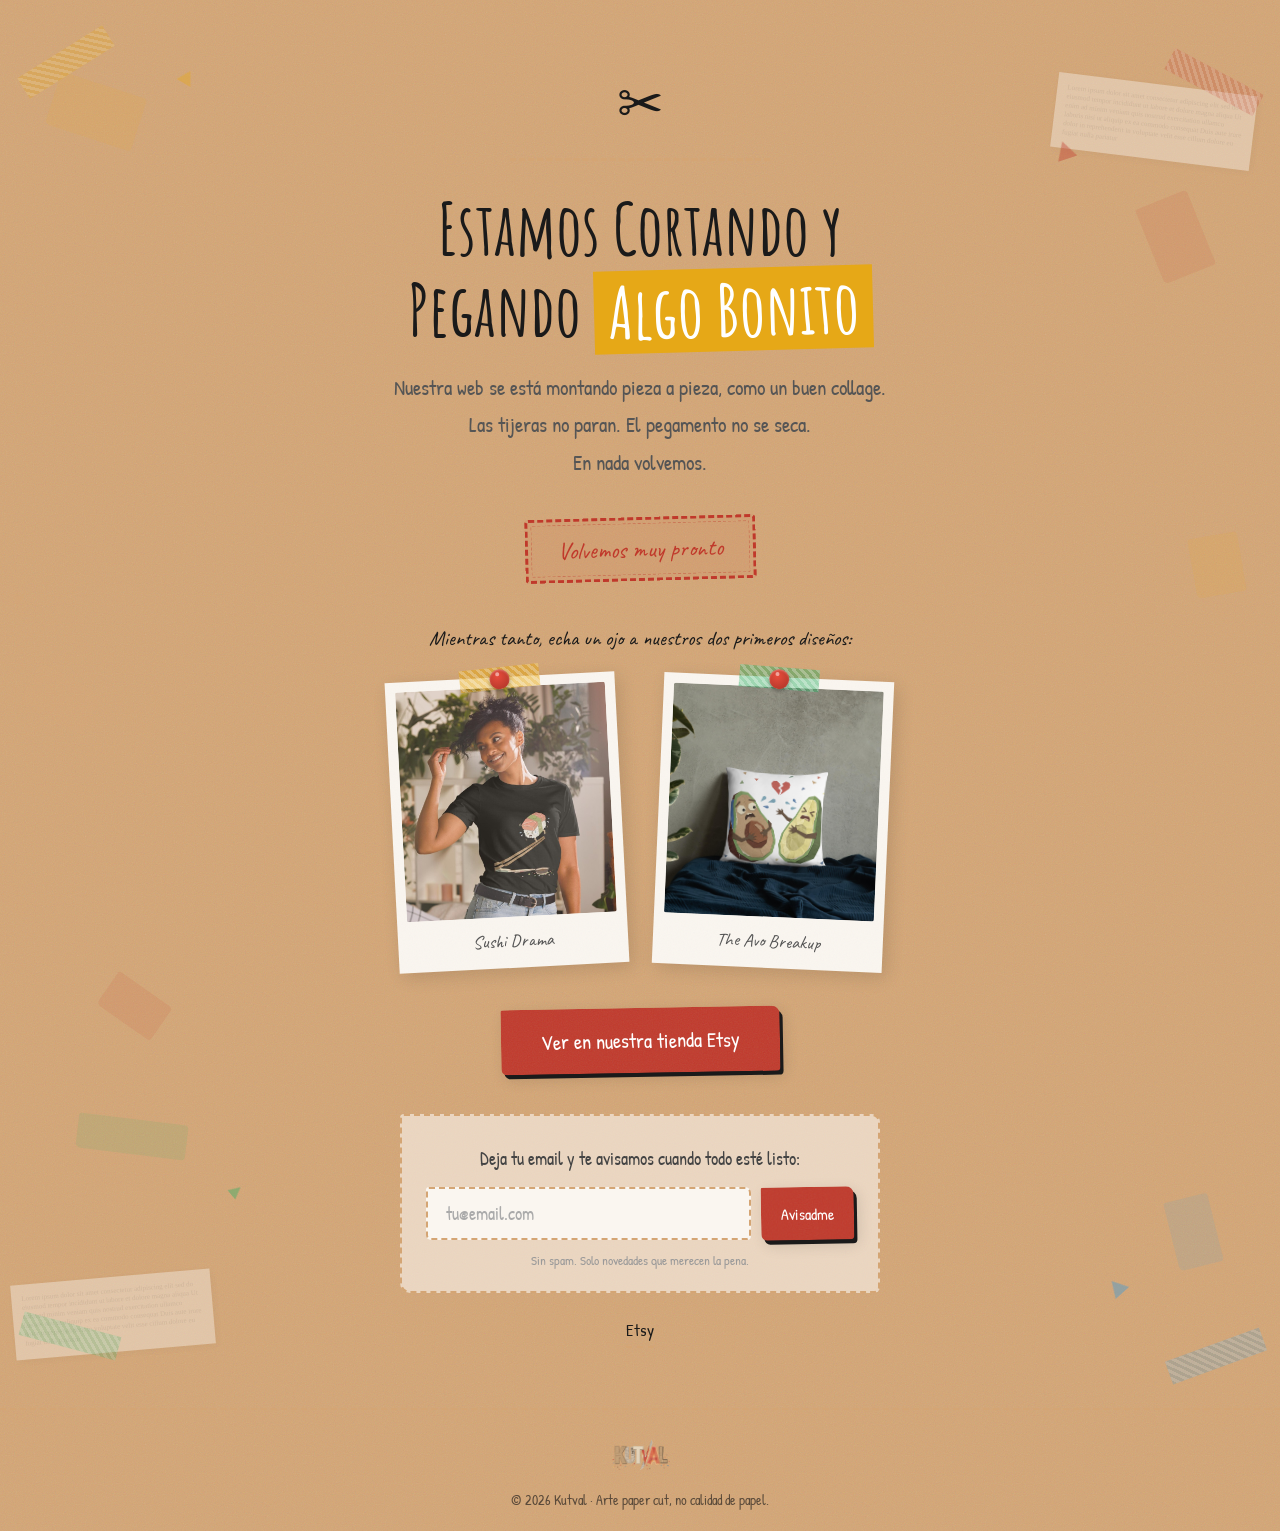
==== coming-soon.html @ 29f21a2b "Initial commit: Kutval coming soon page Co-Authored-By: Claude Opus 4.6 <noreply@anthropic.com>" ====
<!DOCTYPE html>
<html lang="es">
<head>
  <meta charset="UTF-8">
  <meta name="viewport" content="width=device-width, initial-scale=1.0">
  <title>En Construcción — Kutval | Camisetas de Arte Paper Cut Collage</title>
  <meta name="description" content="Kutval está preparando algo bonito. Camisetas únicas con arte paper cut collage. Volvemos pronto con Sushi Drama y The Avo Breakup.">
  <link rel="preconnect" href="https://fonts.googleapis.com">
  <link rel="preconnect" href="https://fonts.gstatic.com" crossorigin>
  <link href="https://fonts.googleapis.com/css2?family=Amatic+SC:wght@400;700&family=Caveat:wght@400;600;700&family=Patrick+Hand&family=Nunito:wght@400;600;700&display=swap" rel="stylesheet">
  <link rel="stylesheet" href="styles.css">
  <style>
    /* ========================
       UNDER CONSTRUCTION PAGE
    ======================== */
    body {
      min-height: 100vh;
      display: flex;
      flex-direction: column;
    }

    .uc-page {
      flex: 1;
      display: flex;
      align-items: center;
      justify-content: center;
      padding: 60px 24px;
      position: relative;
      overflow: hidden;
    }

    .uc-content {
      text-align: center;
      max-width: 820px;
      position: relative;
      z-index: 5;
    }

    /* Scissors animation */
    .uc-scissors {
      font-size: 3.5rem;
      display: inline-block;
      animation: snip 2s ease-in-out infinite;
      margin-bottom: 8px;
    }

    @keyframes snip {
      0%, 100% { transform: rotate(0deg) scale(1); }
      30% { transform: rotate(-12deg) scale(1.08); }
      60% { transform: rotate(8deg) scale(1); }
      80% { transform: rotate(-4deg) scale(1.04); }
    }

    /* Dotted cut line */
    .uc-cut-line {
      width: 260px;
      margin: 0 auto 28px;
      border: none;
      border-top: 3px dashed var(--kraft);
    }

    .uc-title {
      font-family: var(--font-headline);
      font-size: clamp(2.5rem, 7vw, 4.5rem);
      font-weight: 700;
      line-height: 1.1;
      margin-bottom: 18px;
      color: var(--black);
    }

    .uc-title span {
      display: inline-block;
      background: var(--mustard);
      padding: 2px 14px;
      transform: rotate(-1.5deg);
      color: white;
    }

    .uc-subtitle {
      font-family: var(--font-hand);
      font-size: 1.3rem;
      color: #555;
      line-height: 1.8;
      margin-bottom: 36px;
      max-width: 560px;
      margin-left: auto;
      margin-right: auto;
    }

    /* "Volvemos pronto" badge */
    .uc-badge {
      display: inline-block;
      font-family: var(--font-accent);
      font-size: 1.5rem;
      color: var(--red);
      padding: 10px 30px;
      border: 3px dashed var(--red);
      border-radius: 4px;
      background: rgba(192, 57, 43, 0.06);
      transform: rotate(-1.5deg);
      margin-bottom: 40px;
      position: relative;
    }

    .uc-badge::before {
      content: '';
      position: absolute;
      inset: 3px;
      border: 1px dashed var(--red);
      border-radius: 2px;
      opacity: 0.4;
    }

    /* Product cards */
    .uc-products-label {
      font-family: var(--font-accent);
      font-size: 1.3rem;
      color: var(--black);
      margin-bottom: 22px;
    }

    .uc-products {
      display: flex;
      justify-content: center;
      gap: 36px;
      margin-bottom: 40px;
      flex-wrap: wrap;
    }

    .uc-product {
      background: var(--paper-white);
      padding: 10px 10px 6px;
      box-shadow: 4px 5px 18px var(--shadow-paper);
      transition: transform 0.4s, box-shadow 0.4s;
      position: relative;
      width: 230px;
      background-image: url("data:image/svg+xml,%3Csvg xmlns='http://www.w3.org/2000/svg' width='150' height='150'%3E%3Cfilter id='uc'%3E%3CfeTurbulence type='fractalNoise' baseFrequency='0.7' numOctaves='4' stitchTiles='stitch'/%3E%3C/filter%3E%3Crect width='150' height='150' filter='url(%23uc)' opacity='0.04'/%3E%3C/svg%3E");
    }

    .uc-product:first-child { transform: rotate(-3deg); }
    .uc-product:last-child  { transform: rotate(2.5deg); }

    .uc-product:hover {
      transform: rotate(0deg) translateY(-10px) !important;
      box-shadow: 6px 10px 30px rgba(0,0,0,0.22);
    }

    .uc-product img {
      width: 100%;
      aspect-ratio: 1;
      object-fit: cover;
      display: block;
      border-radius: 2px;
    }

    .uc-product-name {
      display: block;
      text-align: center;
      font-family: var(--font-accent);
      font-size: 1.15rem;
      color: #555;
      padding: 10px 0 6px;
    }

    .uc-product .pushpin {
      top: -8px;
      left: 50%;
      transform: translateX(-50%);
    }

    .uc-product .washi-tape {
      position: absolute;
      top: -10px;
      left: 50%;
      transform: translateX(-50%) rotate(-3deg);
      width: 80px;
      height: 22px;
    }

    .uc-product:last-child .washi-tape {
      transform: translateX(-50%) rotate(2deg);
    }

    /* CTA Etsy button */
    .uc-cta {
      margin-bottom: 40px;
    }

    /* Newsletter */
    .uc-newsletter {
      max-width: 480px;
      margin: 0 auto 24px;
      background: rgba(250, 246, 240, 0.6);
      padding: 28px 24px 20px;
      border: 2px dashed var(--kraft);
      border-radius: 4px 8px 6px 10px;
      position: relative;
    }

    .uc-newsletter-title {
      font-family: var(--font-hand);
      font-size: 1.15rem;
      color: #444;
      margin-bottom: 14px;
    }

    .uc-newsletter form {
      display: flex;
      gap: 10px;
    }

    .uc-newsletter input {
      flex: 1;
      padding: 13px 18px;
      font-family: var(--font-hand);
      font-size: 1.1rem;
      border: 2px dashed var(--kraft);
      background: var(--paper-white);
      color: var(--black);
      border-radius: 3px 6px 4px 5px;
      outline: none;
      transition: border-color 0.3s;
    }

    .uc-newsletter input::placeholder { color: #aaa; }
    .uc-newsletter input:focus { border-color: var(--mustard); }

    .uc-newsletter .btn-primary {
      white-space: nowrap;
      padding: 13px 20px;
      font-size: 1rem;
    }

    .uc-legal {
      font-size: 0.82rem;
      color: #999;
      font-family: var(--font-hand);
      margin-top: 10px;
    }

    /* Social links */
    .uc-social {
      display: flex;
      justify-content: center;
      gap: 28px;
      flex-wrap: wrap;
      margin-top: 16px;
    }

    .uc-social a {
      font-family: var(--font-hand);
      font-size: 1.05rem;
      color: var(--black);
      border-bottom: 2px dashed var(--kraft);
      padding-bottom: 2px;
      transition: color 0.3s, border-color 0.3s;
    }

    .uc-social a:hover {
      color: var(--red);
      border-color: var(--red);
    }

    /* Floating paper scraps */
    .uc-scrap {
      position: absolute;
      border-radius: 2px 4px 3px 5px;
      opacity: 0.1;
      z-index: 1;
      pointer-events: none;
      animation: drift 12s ease-in-out infinite alternate;
    }

    .uc-scrap:nth-child(1) {
      width: 90px; height: 55px; background: var(--mustard);
      top: 6%; left: 4%; transform: rotate(18deg);
      animation-duration: 9s;
    }
    .uc-scrap:nth-child(2) {
      width: 55px; height: 80px; background: var(--red);
      top: 14%; right: 6%; transform: rotate(-22deg);
      animation-duration: 11s; animation-delay: 1s;
    }
    .uc-scrap:nth-child(3) {
      width: 110px; height: 35px; background: var(--green);
      bottom: 18%; left: 6%; transform: rotate(7deg);
      animation-duration: 8s; animation-delay: 0.5s;
    }
    .uc-scrap:nth-child(4) {
      width: 45px; height: 70px; background: var(--blue);
      bottom: 10%; right: 5%; transform: rotate(-14deg);
      animation-duration: 10s; animation-delay: 2s;
    }
    .uc-scrap:nth-child(5) {
      width: 70px; height: 45px; background: var(--kraft);
      top: 48%; left: 2%; transform: rotate(28deg);
      animation-duration: 13s; animation-delay: 0.8s;
    }
    .uc-scrap:nth-child(6) {
      width: 50px; height: 60px; background: var(--mustard);
      top: 38%; right: 3%; transform: rotate(-10deg);
      animation-duration: 9.5s; animation-delay: 1.5s;
    }
    .uc-scrap:nth-child(7) {
      width: 65px; height: 40px; background: var(--red);
      top: 70%; left: 8%; transform: rotate(35deg);
      animation-duration: 11.5s; animation-delay: 3s;
    }

    @keyframes drift {
      0% { transform: translateY(0) rotate(var(--r, 10deg)); }
      100% { transform: translateY(-18px) rotate(calc(var(--r, 10deg) + 6deg)); }
    }

    /* Washi tape corners */
    .uc-tape-corner {
      position: absolute;
      width: 100px;
      height: 24px;
      opacity: 0.45;
      z-index: 6;
      pointer-events: none;
    }

    .uc-tape-corner::before {
      content: '';
      position: absolute;
      inset: 0;
      background: repeating-linear-gradient(45deg, transparent, transparent 3px, rgba(255,255,255,0.3) 3px, rgba(255,255,255,0.3) 6px);
    }

    .uc-tape-tl {
      top: 50px; left: 16px;
      background-color: rgba(230, 168, 23, 0.6);
      transform: rotate(-32deg);
    }
    .uc-tape-tr {
      top: 70px; right: 16px;
      background-color: rgba(192, 57, 43, 0.5);
      transform: rotate(28deg);
    }
    .uc-tape-bl {
      bottom: 60px; left: 20px;
      background-color: rgba(39, 174, 96, 0.5);
      transform: rotate(15deg);
    }
    .uc-tape-br {
      bottom: 40px; right: 14px;
      background-color: rgba(52, 152, 219, 0.5);
      transform: rotate(-20deg);
    }

    /* Footer */
    .uc-footer {
      text-align: center;
      padding: 20px 24px;
      font-family: var(--font-hand);
      font-size: 0.9rem;
      color: #888;
      border-top: 2px dashed var(--kraft);
      background-color: var(--kraft);
      background-image: url("data:image/svg+xml,%3Csvg xmlns='http://www.w3.org/2000/svg' width='300' height='300'%3E%3Cfilter id='fk'%3E%3CfeTurbulence type='fractalNoise' baseFrequency='0.9' numOctaves='5' stitchTiles='stitch'/%3E%3C/filter%3E%3Crect width='300' height='300' filter='url(%23fk)' opacity='0.15'/%3E%3C/svg%3E");
    }

    .uc-footer img {
      height: 50px;
      width: auto;
      margin: 0 auto 8px;
      opacity: 0.75;
    }

    .uc-footer p {
      color: #5a4a3a;
    }

    /* Responsive */
    @media (max-width: 700px) {
      .uc-page { padding: 40px 18px; }
      .uc-products { gap: 20px; }
      .uc-product { width: 165px; }
      .uc-product:first-child,
      .uc-product:last-child { transform: rotate(0deg); }
      .uc-newsletter form { flex-direction: column; }
      .uc-tape-corner { display: none; }
      .uc-scissors { font-size: 2.5rem; }
      .uc-newsletter { padding: 22px 18px 16px; }
    }

    @media (max-width: 400px) {
      .uc-product { width: 140px; }
    }
  </style>
</head>
<body>

  <!-- ==================== UNDER CONSTRUCTION ==================== -->
  <main class="uc-page paper-kraft">

    <!-- Floating paper scraps -->
    <div class="uc-scrap" aria-hidden="true"></div>
    <div class="uc-scrap" aria-hidden="true"></div>
    <div class="uc-scrap" aria-hidden="true"></div>
    <div class="uc-scrap" aria-hidden="true"></div>
    <div class="uc-scrap" aria-hidden="true"></div>
    <div class="uc-scrap" aria-hidden="true"></div>
    <div class="uc-scrap" aria-hidden="true"></div>

    <!-- Confetti pieces -->
    <div class="confetti confetti-1" style="top: 5%; left: 14%; transform: rotate(30deg);" aria-hidden="true"></div>
    <div class="confetti confetti-2" style="top: 10%; right: 16%; transform: rotate(-18deg);" aria-hidden="true"></div>
    <div class="confetti confetti-3" style="bottom: 15%; left: 18%; transform: rotate(50deg);" aria-hidden="true"></div>
    <div class="confetti confetti-4" style="bottom: 8%; right: 12%; transform: rotate(-42deg);" aria-hidden="true"></div>
    <div class="confetti confetti-5" style="top: 42%; left: 1%; transform: rotate(65deg);" aria-hidden="true"></div>

    <!-- Washi tape corners -->
    <div class="uc-tape-corner uc-tape-tl" aria-hidden="true"></div>
    <div class="uc-tape-corner uc-tape-tr" aria-hidden="true"></div>
    <div class="uc-tape-corner uc-tape-bl" aria-hidden="true"></div>
    <div class="uc-tape-corner uc-tape-br" aria-hidden="true"></div>

    <!-- Newspaper strips -->
    <div class="newspaper-strip" style="top: 6%; right: 2%; --rotate: 7deg;" aria-hidden="true"></div>
    <div class="newspaper-strip" style="bottom: 4%; left: 1%; --rotate: -5deg;" aria-hidden="true"></div>

    <!-- Main content -->
    <div class="uc-content">

      <!-- Animated scissors -->
      <div class="uc-scissors" aria-hidden="true">&#9986;</div>

      <!-- Dashed cut line -->
      <hr class="uc-cut-line" aria-hidden="true">

      <!-- Title -->
      <h1 class="uc-title">Estamos Cortando y<br>Pegando <span>Algo Bonito</span></h1>

      <!-- Subtitle -->
      <p class="uc-subtitle">
        Nuestra web se est&aacute; montando pieza a pieza, como un buen collage.<br>
        Las tijeras no paran. El pegamento no se seca.<br>
        En nada volvemos.
      </p>

      <!-- Badge -->
      <div class="uc-badge">Volvemos muy pronto</div>

      <!-- Products preview -->
      <p class="uc-products-label">Mientras tanto, echa un ojo a nuestros dos primeros dise&ntilde;os:</p>

      <div class="uc-products">
        <!-- Sushi Drama -->
        <div class="uc-product">
          <div class="washi-tape washi-mustard" aria-hidden="true"></div>
          <div class="pushpin" aria-hidden="true"></div>
          <img src="sushi.jpg" alt="Sushi Drama — camiseta arte paper cut collage de sushi, Kutval" width="230" height="230">
          <span class="uc-product-name">Sushi Drama</span>
        </div>
        <!-- The Avo Breakup -->
        <div class="uc-product">
          <div class="washi-tape washi-green" aria-hidden="true"></div>
          <div class="pushpin" aria-hidden="true"></div>
          <img src="img-producto-aguacate.jpg" alt="The Avo Breakup — camiseta arte paper cut collage de aguacates, Kutval" width="230" height="230">
          <span class="uc-product-name">The Avo Breakup</span>
        </div>
      </div>

      <!-- CTA Etsy -->
      <div class="uc-cta">
        <a href="https://www.etsy.com/es/shop/KawaiiCozyArt" target="_blank" rel="noopener" class="btn-primary" style="font-size: 1.3rem; padding: 16px 40px;">
          Ver en nuestra tienda Etsy
        </a>
      </div>

      <!-- Newsletter -->
      <div class="uc-newsletter">
        <p class="uc-newsletter-title">Deja tu email y te avisamos cuando todo est&eacute; listo:</p>
        <form id="ucNewsletter" action="https://formspree.io/f/TU_ID_AQUI" method="POST">
          <input type="email" name="email" placeholder="tu@email.com" required aria-label="Tu email">
          <input type="hidden" name="_subject" value="Nuevo suscriptor - Pagina en construccion Kutval">
          <input type="hidden" name="_next" value="https://TU-USUARIO.github.io/pack-cultural/gracias.html">
          <button type="submit" class="btn-primary">Avisadme</button>
        </form>
        <p class="uc-legal">Sin spam. Solo novedades que merecen la pena.</p>
      </div>

      <!-- Social links -->
      <div class="uc-social">
        <a href="https://www.etsy.com/es/shop/KawaiiCozyArt" target="_blank" rel="noopener">Etsy</a>
      </div>

    </div>
  </main>

  <!-- Mini footer -->
  <footer class="uc-footer">
    <img src="logo.png" alt="Kutval logo">
    <p>&copy; 2026 Kutval &middot; Arte paper cut, no calidad de papel.</p>
  </footer>

</body>
</html>
---- styles.css ----
/* ========================
   CSS VARIABLES
======================== */
:root {
  --kraft: #D4A574;
  --cream: #F5E6D3;
  --beige: #E8D5B7;
  --mustard: #E6A817;
  --red: #C0392B;
  --green: #27AE60;
  --blue: #3498DB;
  --black: #1a1a1a;
  --paper-white: #FAF6F0;
  --newsprint: #F0EAE0;
  --shadow-paper: rgba(0,0,0,0.12);
  --font-headline: 'Amatic SC', cursive;
  --font-accent: 'Caveat', cursive;
  --font-hand: 'Patrick Hand', cursive;
  --font-body: 'Nunito', sans-serif;
}

/* ========================
   RESET & BASE
======================== */
*, *::before, *::after { box-sizing: border-box; margin: 0; padding: 0; }
html { scroll-behavior: smooth; }

body {
  font-family: var(--font-body);
  color: var(--black);
  line-height: 1.6;
  overflow-x: hidden;
  background-color: var(--cream);
  background-image:
    url("data:image/svg+xml,%3Csvg xmlns='http://www.w3.org/2000/svg' width='200' height='200'%3E%3Cfilter id='n'%3E%3CfeTurbulence type='fractalNoise' baseFrequency='0.65' numOctaves='4' stitchTiles='stitch'/%3E%3C/filter%3E%3Crect width='200' height='200' filter='url(%23n)' opacity='0.08'/%3E%3C/svg%3E"),
    repeating-linear-gradient(0deg, transparent, transparent 2px, rgba(139,119,101,0.03) 2px, rgba(139,119,101,0.03) 4px);
}

img { max-width: 100%; display: block; }
a { color: inherit; text-decoration: none; }
button { cursor: pointer; border: none; font-family: inherit; }

.container {
  max-width: 1200px;
  margin: 0 auto;
  padding: 0 24px;
}

/* ========================
   PAPER TEXTURES
======================== */
.paper-kraft {
  background-color: var(--kraft);
  background-image: url("data:image/svg+xml,%3Csvg xmlns='http://www.w3.org/2000/svg' width='300' height='300'%3E%3Cfilter id='k'%3E%3CfeTurbulence type='fractalNoise' baseFrequency='0.9' numOctaves='5' stitchTiles='stitch'/%3E%3C/filter%3E%3Crect width='300' height='300' filter='url(%23k)' opacity='0.15'/%3E%3C/svg%3E");
}

.paper-newsprint {
  background-color: var(--newsprint);
  background-image:
    url("data:image/svg+xml,%3Csvg xmlns='http://www.w3.org/2000/svg' width='200' height='200'%3E%3Cfilter id='np'%3E%3CfeTurbulence type='fractalNoise' baseFrequency='1.2' numOctaves='3' stitchTiles='stitch'/%3E%3C/filter%3E%3Crect width='200' height='200' filter='url(%23np)' opacity='0.06'/%3E%3C/svg%3E"),
    repeating-linear-gradient(90deg, transparent, transparent 30px, rgba(0,0,0,0.02) 30px, rgba(0,0,0,0.02) 31px),
    repeating-linear-gradient(0deg, transparent, transparent 8px, rgba(0,0,0,0.015) 8px, rgba(0,0,0,0.015) 9px);
}

.paper-white {
  background-color: var(--paper-white);
  background-image: url("data:image/svg+xml,%3Csvg xmlns='http://www.w3.org/2000/svg' width='200' height='200'%3E%3Cfilter id='pw'%3E%3CfeTurbulence type='fractalNoise' baseFrequency='0.8' numOctaves='4' stitchTiles='stitch'/%3E%3C/filter%3E%3Crect width='200' height='200' filter='url(%23pw)' opacity='0.05'/%3E%3C/svg%3E");
}

/* Shared noise overlay for cards */
.noise-overlay::before {
  content: '';
  position: absolute;
  inset: 0;
  background-image: url("data:image/svg+xml,%3Csvg xmlns='http://www.w3.org/2000/svg' width='100' height='100'%3E%3Cfilter id='no'%3E%3CfeTurbulence type='fractalNoise' baseFrequency='0.85' numOctaves='3' stitchTiles='stitch'/%3E%3C/filter%3E%3Crect width='100' height='100' filter='url(%23no)' opacity='0.05'/%3E%3C/svg%3E");
  pointer-events: none;
}

/* ========================
   TORN EDGE SEPARATORS
======================== */
.torn-edge {
  position: relative;
  z-index: 2;
}

.torn-edge::after {
  content: '';
  position: absolute;
  bottom: -30px;
  left: 0;
  width: 100%;
  height: 30px;
  z-index: 3;
  background: inherit;
  clip-path: polygon(
    0% 0%, 2% 60%, 4% 30%, 6% 70%, 8% 20%, 10% 55%, 12% 35%,
    14% 65%, 16% 25%, 18% 50%, 20% 40%, 22% 75%, 24% 15%,
    26% 60%, 28% 30%, 30% 55%, 32% 45%, 34% 70%, 36% 20%,
    38% 50%, 40% 35%, 42% 65%, 44% 25%, 46% 55%, 48% 40%,
    50% 75%, 52% 15%, 54% 60%, 56% 30%, 58% 55%, 60% 45%,
    62% 70%, 64% 20%, 66% 50%, 68% 35%, 70% 65%, 72% 25%,
    74% 55%, 76% 40%, 78% 75%, 80% 15%, 82% 60%, 84% 30%,
    86% 55%, 88% 45%, 90% 70%, 92% 20%, 94% 50%, 96% 35%,
    98% 60%, 100% 0%
  );
}

.torn-edge-top { position: relative; }

.torn-edge-top::before {
  content: '';
  position: absolute;
  top: -25px;
  left: 0;
  width: 100%;
  height: 25px;
  z-index: 3;
  background: inherit;
  clip-path: polygon(
    0% 100%, 2% 40%, 4% 70%, 6% 30%, 8% 80%, 10% 45%, 12% 65%,
    14% 35%, 16% 75%, 18% 50%, 20% 60%, 22% 25%, 24% 85%,
    26% 40%, 28% 70%, 30% 45%, 32% 55%, 34% 30%, 36% 80%,
    38% 50%, 40% 65%, 42% 35%, 44% 75%, 46% 45%, 48% 60%,
    50% 25%, 52% 85%, 54% 40%, 56% 70%, 58% 45%, 60% 55%,
    62% 30%, 64% 80%, 66% 50%, 68% 65%, 70% 35%, 72% 75%,
    74% 45%, 76% 60%, 78% 25%, 80% 85%, 82% 40%, 84% 70%,
    86% 45%, 88% 55%, 90% 30%, 92% 80%, 94% 50%, 96% 65%,
    98% 40%, 100% 100%
  );
}

/* ========================
   DECORATIVE ELEMENTS
======================== */
.washi-tape {
  position: absolute;
  width: 120px;
  height: 28px;
  opacity: 0.85;
  z-index: 10;
}

.washi-tape::before {
  content: '';
  position: absolute;
  inset: 0;
  background: repeating-linear-gradient(45deg, transparent, transparent 3px, rgba(255,255,255,0.3) 3px, rgba(255,255,255,0.3) 6px);
}

.washi-mustard { background-color: rgba(230, 168, 23, 0.6); }
.washi-red { background-color: rgba(192, 57, 43, 0.5); }
.washi-blue { background-color: rgba(52, 152, 219, 0.5); }
.washi-green { background-color: rgba(39, 174, 96, 0.5); }

.confetti {
  position: absolute;
  width: 0; height: 0;
  border-style: solid;
  opacity: 0.4;
  z-index: 1;
  pointer-events: none;
  will-change: transform;
}

.confetti-1 { border-width: 0 8px 14px 8px; border-color: transparent transparent var(--mustard) transparent; }
.confetti-2 { border-width: 0 10px 18px 10px; border-color: transparent transparent var(--red) transparent; }
.confetti-3 { border-width: 0 6px 12px 6px; border-color: transparent transparent var(--green) transparent; }
.confetti-4 { border-width: 0 9px 16px 9px; border-color: transparent transparent var(--blue) transparent; }
.confetti-5 { border-width: 0 7px 13px 7px; border-color: transparent transparent var(--kraft) transparent; }

.pushpin {
  position: absolute;
  width: 20px;
  height: 20px;
  border-radius: 50%;
  background: radial-gradient(circle at 40% 35%, #e74c3c, #a93226);
  box-shadow: 0 2px 4px rgba(0,0,0,0.3), inset 0 1px 2px rgba(255,255,255,0.3);
  z-index: 15;
}

.pushpin::after {
  content: '';
  position: absolute;
  top: 3px; left: 6px;
  width: 4px; height: 4px;
  border-radius: 50%;
  background: rgba(255,255,255,0.5);
}

.newspaper-strip {
  position: absolute;
  width: 200px;
  padding: 10px;
  background: #f8f4ef;
  font-family: 'Times New Roman', serif;
  font-size: 7px;
  line-height: 1.3;
  color: #ccc;
  transform: rotate(var(--rotate, 5deg));
  opacity: 0.4;
  pointer-events: none;
  overflow: hidden;
  z-index: 0;
  box-shadow: 2px 2px 8px rgba(0,0,0,0.08);
}

.newspaper-strip::before {
  content: 'Lorem ipsum dolor sit amet consectetur adipiscing elit sed do eiusmod tempor incididunt ut labore et dolore magna aliqua Ut enim ad minim veniam quis nostrud exercitation ullamco laboris nisi ut aliquip ex ea commodo consequat Duis aute irure dolor in reprehenderit in voluptate velit esse cillum dolore eu fugiat nulla pariatur';
  display: block;
}

/* ========================
   STAMP BADGES
======================== */
.stamp {
  display: inline-block;
  padding: 8px 20px;
  border: 3px solid;
  border-radius: 4px;
  font-family: var(--font-hand);
  font-size: 1rem;
  text-transform: uppercase;
  letter-spacing: 2px;
  transform: rotate(-3deg);
  position: relative;
  opacity: 0.85;
}

.stamp::before {
  content: '';
  position: absolute;
  inset: 2px;
  border: 1px solid;
  border-color: inherit;
  border-radius: 2px;
}

.stamp-red { border-color: var(--red); color: var(--red); }
.stamp-green { border-color: var(--green); color: var(--green); }
.stamp-blue { border-color: var(--blue); color: var(--blue); }

/* ========================
   HEADER
======================== */
.header {
  position: fixed;
  top: 0;
  left: 0;
  width: 100%;
  z-index: 1000;
  padding: 12px 0;
  background-color: rgba(245, 230, 211, 0.92);
  backdrop-filter: blur(8px);
  border-bottom: 2px dashed var(--kraft);
  transition: box-shadow 0.3s ease;
}

.header.scrolled { box-shadow: 0 4px 20px var(--shadow-paper); }

.header .container {
  display: flex;
  justify-content: space-between;
  align-items: center;
}

.logo {
  display: flex;
  align-items: center;
}

.logo-img {
  height: 70px;
  width: auto;
}

.nav-links {
  display: flex;
  gap: 28px;
  list-style: none;
  align-items: center;
}

.nav-links a {
  font-family: var(--font-hand);
  font-size: 1.15rem;
  color: var(--black);
  position: relative;
  transition: color 0.3s;
}

.nav-links a::after {
  content: '';
  position: absolute;
  bottom: -4px;
  left: 0;
  width: 0;
  height: 2px;
  background: var(--mustard);
  transition: width 0.3s;
}

.nav-links a:hover::after { width: 100%; }
.nav-links a:hover { color: var(--red); }

.hamburger {
  display: none;
  flex-direction: column;
  gap: 5px;
  background: none;
  padding: 8px;
}

.hamburger span {
  width: 28px;
  height: 3px;
  background: var(--black);
  border-radius: 2px;
  transition: 0.3s;
}

.mobile-nav {
  display: none;
  position: fixed;
  top: 0; left: 0;
  width: 100%; height: 100vh;
  background: var(--cream);
  z-index: 999;
  flex-direction: column;
  justify-content: center;
  align-items: center;
  gap: 30px;
}

.mobile-nav.active { display: flex; }

.mobile-nav a {
  font-family: var(--font-headline);
  font-size: 2.5rem;
  font-weight: 700;
  color: var(--black);
}

.mobile-nav .close-btn {
  position: absolute;
  top: 20px; right: 24px;
  font-size: 2.5rem;
  background: none;
  color: var(--black);
  font-family: var(--font-hand);
}

/* ========================
   HERO
======================== */
.hero {
  padding: 140px 0 80px;
  position: relative;
  overflow: hidden;
  min-height: 90vh;
  display: flex;
  align-items: center;
}

.hero .container {
  display: grid;
  grid-template-columns: 1fr 1fr;
  gap: 60px;
  align-items: center;
  position: relative;
  z-index: 5;
}

.hero-text h1 {
  font-family: var(--font-headline);
  font-size: clamp(2.8rem, 6vw, 4.5rem);
  font-weight: 700;
  line-height: 1.1;
  margin-bottom: 24px;
  color: var(--black);
}

.hero-text h1 span {
  display: inline-block;
  background: var(--mustard);
  padding: 2px 12px;
  transform: rotate(-1deg);
  color: white;
}

.hero-subtitle {
  font-family: var(--font-hand);
  font-size: 1.3rem;
  color: #555;
  margin-bottom: 32px;
  line-height: 1.8;
}

.hero-badges {
  display: flex;
  flex-wrap: wrap;
  gap: 12px;
  margin-top: 24px;
}

.hero-badge {
  font-family: var(--font-accent);
  font-size: 0.95rem;
  padding: 6px 14px;
  background: var(--paper-white);
  border: 1px dashed var(--kraft);
  transform: rotate(var(--rotate, -1deg));
  box-shadow: 2px 2px 6px var(--shadow-paper);
}

/* Hero confetti positions */
.hero .confetti-1 { top: 10%; left: 5%; transform: rotate(25deg); }
.hero .confetti-2 { top: 20%; right: 8%; transform: rotate(-15deg); }
.hero .confetti-3 { bottom: 25%; left: 10%; transform: rotate(45deg); }
.hero .confetti-4 { top: 40%; left: 2%; transform: rotate(-30deg); }
.hero .confetti-5 { bottom: 10%; right: 5%; transform: rotate(60deg); }

/* ========================
   CAROUSEL
======================== */
.hero-visual {
  position: relative;
  height: 500px;
}

.carousel-container {
  position: relative;
  width: 100%;
  height: 100%;
}

.carousel-slide {
  position: absolute;
  inset: 0;
  display: flex;
  align-items: center;
  justify-content: center;
  opacity: 0;
  transition: opacity 0.6s ease, transform 0.6s ease;
  transform: scale(0.95);
}

.carousel-slide.active {
  opacity: 1;
  transform: scale(1);
}

.polaroid {
  background: var(--paper-white);
  padding: 12px 12px 50px;
  box-shadow: 4px 6px 20px rgba(0,0,0,0.15);
  transform: rotate(var(--rotate, -2deg));
  position: relative;
  max-width: 340px;
  transition: transform 0.4s, box-shadow 0.4s;
}

.polaroid:hover {
  transform: rotate(0deg) translateY(-8px);
  box-shadow: 6px 10px 30px rgba(0,0,0,0.2);
}

.polaroid > .pushpin {
  top: -8px;
  left: 50%;
  transform: translateX(-50%);
}

.polaroid-img {
  width: 100%;
  aspect-ratio: 1;
  display: flex;
  align-items: center;
  justify-content: center;
  position: relative;
  overflow: hidden;
  background: var(--cream);
}

.polaroid-img img {
  width: 100%;
  height: 100%;
  object-fit: cover;
}

.polaroid-label {
  position: absolute;
  bottom: 12px;
  left: 0;
  width: 100%;
  text-align: center;
  font-family: var(--font-accent);
  font-size: 1.1rem;
  color: #555;
}

.carousel-dots {
  display: flex;
  justify-content: center;
  gap: 12px;
  position: absolute;
  bottom: -10px;
  left: 50%;
  transform: translateX(-50%);
}

.carousel-dot {
  width: 12px; height: 12px;
  border-radius: 50%;
  background: var(--kraft);
  border: 2px solid var(--black);
  cursor: pointer;
  transition: background 0.3s;
}

.carousel-dot.active { background: var(--red); }

/* ========================
   BUTTONS
======================== */
.btn-primary {
  display: inline-block;
  padding: 16px 36px;
  font-family: var(--font-hand);
  font-size: 1.3rem;
  color: white;
  background-color: var(--red);
  border: none;
  position: relative;
  transform: rotate(-1deg);
  box-shadow: 3px 4px 0 var(--black), 4px 5px 15px var(--shadow-paper);
  transition: all 0.3s;
  border-radius: 2px 8px 4px 6px;
  background-image: url("data:image/svg+xml,%3Csvg xmlns='http://www.w3.org/2000/svg' width='100' height='100'%3E%3Cfilter id='b'%3E%3CfeTurbulence type='fractalNoise' baseFrequency='0.8' numOctaves='3' stitchTiles='stitch'/%3E%3C/filter%3E%3Crect width='100' height='100' filter='url(%23b)' opacity='0.1'/%3E%3C/svg%3E");
}

.btn-primary:hover {
  transform: rotate(0deg) translateY(2px);
  box-shadow: 1px 2px 0 var(--black), 2px 3px 8px var(--shadow-paper);
}

.btn-secondary {
  display: inline-block;
  padding: 14px 32px;
  font-family: var(--font-hand);
  font-size: 1.2rem;
  color: var(--black);
  background-color: var(--mustard);
  border: 2px dashed var(--black);
  border-radius: 4px 2px 6px 3px;
  transform: rotate(1deg);
  box-shadow: 2px 3px 0 var(--black);
  transition: all 0.3s;
}

.btn-secondary:hover {
  transform: rotate(0deg) translateY(2px);
  box-shadow: 0 1px 0 var(--black);
}

/* ========================
   SECTIONS — Shared
======================== */
.section-headline {
  font-family: var(--font-headline);
  font-size: clamp(2rem, 5vw, 3.2rem);
  font-weight: 700;
  margin-bottom: 30px;
  line-height: 1.2;
}

/* ========================
   PROBLEMA
======================== */
.problema {
  padding: 100px 0 80px;
  position: relative;
  text-align: center;
}

.problema .copy {
  max-width: 700px;
  margin: 0 auto;
  font-size: 1.1rem;
  line-height: 1.9;
  color: #444;
}

.problema .copy strong {
  background: linear-gradient(to bottom, transparent 60%, rgba(230,168,23,0.3) 60%);
  padding: 0 4px;
}

/* ========================
   COLECCIÓN
======================== */
.coleccion {
  padding: 100px 0 80px;
  position: relative;
}

.coleccion .section-headline {
  text-align: center;
  margin-bottom: 50px;
}

.products-grid {
  display: grid;
  grid-template-columns: repeat(2, 1fr);
  gap: 50px;
  margin-bottom: 50px;
  max-width: 900px;
  margin-left: auto;
  margin-right: auto;
}

.product-card {
  background: var(--paper-white);
  padding: 20px;
  box-shadow: 4px 5px 20px var(--shadow-paper);
  position: relative;
  transition: transform 0.4s, box-shadow 0.4s;
  transform: rotate(var(--rotate, 0deg));
  background-image: url("data:image/svg+xml,%3Csvg xmlns='http://www.w3.org/2000/svg' width='150' height='150'%3E%3Cfilter id='pc'%3E%3CfeTurbulence type='fractalNoise' baseFrequency='0.7' numOctaves='4' stitchTiles='stitch'/%3E%3C/filter%3E%3Crect width='150' height='150' filter='url(%23pc)' opacity='0.04'/%3E%3C/svg%3E");
}

.product-card:hover {
  transform: rotate(0deg) translateY(-10px);
  box-shadow: 6px 10px 30px rgba(0,0,0,0.18);
}

.product-card:nth-child(1) { --rotate: -1.5deg; }
.product-card:nth-child(2) { --rotate: 1.2deg; }

.product-img {
  width: 100%;
  aspect-ratio: 1;
  display: flex;
  align-items: center;
  justify-content: center;
  margin-bottom: 16px;
  position: relative;
  overflow: hidden;
  border: 2px solid rgba(0,0,0,0.06);
  border-radius: 4px 8px 6px 10px;
  background: var(--cream);
}

.product-img .img-placeholder {
  width: 100%;
  height: 100%;
  display: flex;
  align-items: center;
  justify-content: center;
  position: relative;
  z-index: 2;
}

.product-img .img-placeholder img {
  width: 100%;
  height: 100%;
  object-fit: cover;
  transition: transform 0.4s ease;
}

.product-card:hover .product-img .img-placeholder img {
  transform: scale(1.05);
}

.product-card h3 {
  font-family: var(--font-accent);
  font-size: 1.6rem;
  margin-bottom: 12px;
  color: var(--black);
}

.product-card .product-desc {
  font-size: 0.95rem;
  color: #555;
  line-height: 1.7;
  margin-bottom: 20px;
}

.product-card .btn-secondary {
  width: 100%;
  display: block;
  text-align: center;
}

.product-card .washi-tape {
  top: -12px;
  left: 50%;
  transform: translateX(-50%) rotate(var(--tape-rotate, 2deg));
  width: 90px;
  height: 22px;
}

.product-card:nth-child(1) .washi-tape { --tape-rotate: -3deg; }
.product-card:nth-child(2) .washi-tape { --tape-rotate: 2deg; }

/* Features table */
.features-table {
  max-width: 700px;
  margin: 40px auto 0;
  background: var(--paper-white);
  padding: 30px;
  box-shadow: 3px 4px 15px var(--shadow-paper);
  transform: rotate(0.5deg);
  position: relative;
}

.features-table table { width: 100%; border-collapse: collapse; }

.features-table td {
  padding: 10px 16px;
  border-bottom: 1px dashed var(--kraft);
  font-size: 0.95rem;
}

.features-table td:first-child {
  font-family: var(--font-hand);
  font-weight: 600;
  color: var(--black);
  white-space: nowrap;
}

.features-table td:last-child { color: #555; }

/* ========================
   USP
======================== */
.usp {
  padding: 100px 0 80px;
  position: relative;
}

.usp .section-headline {
  text-align: center;
  margin-bottom: 50px;
}

.usp-grid {
  display: grid;
  grid-template-columns: repeat(3, 1fr);
  gap: 30px;
}

.usp-card {
  padding: 30px 24px;
  text-align: center;
  position: relative;
  box-shadow: 3px 4px 15px var(--shadow-paper);
  transform: rotate(var(--rotate, 0deg));
  transition: transform 0.3s;
}

.usp-card:hover { transform: rotate(0deg) scale(1.03); }

.usp-card:nth-child(1) { --rotate: -1deg; background-color: #FFF8E1; }
.usp-card:nth-child(2) { --rotate: 1.5deg; background-color: #FFF0F0; }
.usp-card:nth-child(3) { --rotate: -0.5deg; background-color: #F0FFF4; }

.usp-icon {
  font-size: 2.5rem;
  margin-bottom: 16px;
  display: block;
}

.usp-card h3 {
  font-family: var(--font-accent);
  font-size: 1.5rem;
  margin-bottom: 12px;
}

.usp-card p {
  font-size: 0.95rem;
  color: #555;
  line-height: 1.7;
}

/* ========================
   TESTIMONIOS
======================== */
.testimonios {
  padding: 100px 0 80px;
  position: relative;
}

.testimonios .section-headline {
  text-align: center;
  margin-bottom: 50px;
}

.testimonios-grid {
  display: grid;
  grid-template-columns: repeat(3, 1fr);
  gap: 30px;
}

.testimonio-card {
  padding: 28px 24px;
  position: relative;
  box-shadow: 3px 4px 15px var(--shadow-paper);
  transform: rotate(var(--rotate, 0deg));
  transition: transform 0.3s, box-shadow 0.3s;
}

.testimonio-card:hover {
  transform: rotate(0deg) translateY(-5px);
  box-shadow: 4px 6px 20px rgba(0,0,0,0.15);
}

.testimonio-card:nth-child(1) { --rotate: -2deg; background-color: #FFFDE7; }
.testimonio-card:nth-child(2) { --rotate: 1.5deg; background-color: #FFF3E0; }
.testimonio-card:nth-child(3) { --rotate: -1deg; background-color: #E8F5E9; }

.testimonio-card .pushpin {
  top: -8px;
  left: 50%;
  transform: translateX(-50%);
}

.testimonio-quote {
  font-family: var(--font-hand);
  font-size: 1.1rem;
  line-height: 1.7;
  color: #444;
  margin-bottom: 16px;
  font-style: italic;
}

.testimonio-quote::before { content: '\00AB\00A0'; font-size: 1.4rem; color: var(--mustard); }
.testimonio-quote::after { content: '\00A0\00BB'; font-size: 1.4rem; color: var(--mustard); }

.testimonio-author {
  font-family: var(--font-accent);
  font-size: 1rem;
  font-weight: 700;
  color: var(--black);
}

.testimonio-author span {
  font-weight: 400;
  color: #777;
  font-size: 0.9rem;
}

.social-proof-bar {
  display: flex;
  justify-content: center;
  gap: 40px;
  margin-top: 40px;
  flex-wrap: wrap;
}

.proof-item {
  font-family: var(--font-hand);
  font-size: 1.1rem;
  color: #555;
  padding: 8px 16px;
  background: var(--paper-white);
  border: 1px dashed var(--kraft);
  transform: rotate(var(--rotate, 0deg));
}

.proof-item:nth-child(1) { --rotate: -1deg; }
.proof-item:nth-child(2) { --rotate: 1deg; }
.proof-item:nth-child(3) { --rotate: -0.5deg; }

/* ========================
   URGENCIA
======================== */
.urgencia {
  padding: 100px 0 80px;
  text-align: center;
  position: relative;
}

.urgencia .section-headline { margin-bottom: 24px; }

.urgencia .copy {
  max-width: 650px;
  margin: 0 auto 30px;
  font-size: 1.05rem;
  line-height: 1.8;
  color: #444;
}

.urgencia .copy strong {
  font-family: var(--font-accent);
  font-size: 1.2rem;
  color: var(--black);
}

.urgencia-badges {
  display: flex;
  justify-content: center;
  gap: 20px;
  flex-wrap: wrap;
  margin-top: 20px;
}

/* ========================
   CTA FINAL
======================== */
.cta-final {
  padding: 100px 0;
  text-align: center;
  position: relative;
}

.cta-final .section-headline {
  font-size: clamp(2.2rem, 5vw, 3.5rem);
  margin-bottom: 16px;
}

.cta-final .subheadline {
  font-family: var(--font-hand);
  font-size: 1.25rem;
  color: #555;
  max-width: 600px;
  margin: 0 auto 40px;
  line-height: 1.7;
}

.cta-buttons {
  display: flex;
  justify-content: center;
  align-items: center;
  gap: 20px;
  flex-wrap: wrap;
  margin-bottom: 24px;
}

.cta-microcopy {
  display: flex;
  justify-content: center;
  gap: 24px;
  flex-wrap: wrap;
  margin-top: 20px;
  font-size: 0.9rem;
  color: #777;
  font-family: var(--font-hand);
}

.cta-microcopy span::before {
  content: '\2713\00A0';
  color: var(--green);
}

/* ========================
   COMING SOON
======================== */
.coming-soon {
  padding: 100px 0 80px;
  position: relative;
}

.coming-soon .section-headline {
  margin-bottom: 16px;
}

.coming-soon-grid {
  display: grid;
  grid-template-columns: repeat(3, 1fr);
  gap: 30px;
}

.coming-soon-card {
  background: var(--paper-white);
  padding: 20px;
  box-shadow: 4px 5px 20px var(--shadow-paper);
  position: relative;
  transition: transform 0.4s, box-shadow 0.4s;
  transform: rotate(var(--rotate, 0deg));
  background-image:
    url("data:image/svg+xml,%3Csvg xmlns='http://www.w3.org/2000/svg' width='150' height='150'%3E%3Cfilter id='cs'%3E%3CfeTurbulence type='fractalNoise' baseFrequency='0.7' numOctaves='4' stitchTiles='stitch'/%3E%3C/filter%3E%3Crect width='150' height='150' filter='url(%23cs)' opacity='0.04'/%3E%3C/svg%3E");
}

.coming-soon-card:hover {
  transform: rotate(0deg) translateY(-8px);
  box-shadow: 6px 10px 30px rgba(0,0,0,0.18);
}

.coming-soon-card:nth-child(1) { --rotate: -1.2deg; }
.coming-soon-card:nth-child(2) { --rotate: 0.6deg; }
.coming-soon-card:nth-child(3) { --rotate: -0.8deg; }
.coming-soon-card:nth-child(4) { --rotate: 1deg; }
.coming-soon-card:nth-child(5) { --rotate: -0.4deg; }
.coming-soon-card:nth-child(6) { --rotate: 0.9deg; }

.coming-soon-card .washi-tape {
  top: -8px;
  left: 50%;
  transform: translateX(-50%) rotate(var(--tape-rotate, -2deg));
}

.coming-soon-card:nth-child(1) .washi-tape { --tape-rotate: -3deg; }
.coming-soon-card:nth-child(2) .washi-tape { --tape-rotate: 2deg; }
.coming-soon-card:nth-child(3) .washi-tape { --tape-rotate: -1deg; }
.coming-soon-card:nth-child(4) .washi-tape { --tape-rotate: 3deg; }
.coming-soon-card:nth-child(5) .washi-tape { --tape-rotate: -2deg; }
.coming-soon-card:nth-child(6) .washi-tape { --tape-rotate: 1deg; }

.coming-soon-placeholder {
  width: 100%;
  aspect-ratio: 1;
  display: flex;
  align-items: center;
  justify-content: center;
  margin-bottom: 16px;
  position: relative;
  background:
    repeating-linear-gradient(
      45deg,
      transparent,
      transparent 10px,
      rgba(212, 165, 116, 0.08) 10px,
      rgba(212, 165, 116, 0.08) 20px
    ),
    linear-gradient(135deg, var(--cream) 0%, var(--beige) 100%);
  border: 2px dashed var(--kraft);
  border-radius: 4px 8px 6px 10px;
}

.coming-soon-icon {
  font-size: 3.5rem;
  filter: grayscale(0.3);
  opacity: 0.7;
  transition: opacity 0.3s, filter 0.3s, transform 0.3s;
}

.coming-soon-card:hover .coming-soon-icon {
  opacity: 1;
  filter: grayscale(0);
  transform: scale(1.1);
}

.coming-soon-card h3 {
  font-family: var(--font-accent);
  font-size: 1.3rem;
  margin-bottom: 8px;
  color: var(--black);
}

.coming-soon-card p {
  font-size: 0.9rem;
  color: #555;
  line-height: 1.6;
  margin-bottom: 12px;
}

.coming-soon-badge {
  display: inline-block;
  font-family: var(--font-hand);
  font-size: 0.85rem;
  padding: 4px 12px;
  background: rgba(230, 168, 23, 0.15);
  border: 1px dashed var(--mustard);
  color: var(--mustard);
  border-radius: 3px;
  letter-spacing: 1px;
  text-transform: uppercase;
}

/* ========================
   NEWSLETTER
======================== */
.newsletter {
  padding: 100px 0 80px;
  text-align: center;
  position: relative;
}

.newsletter .section-headline { margin-bottom: 16px; }

.newsletter .subheadline {
  font-family: var(--font-hand);
  font-size: 1.15rem;
  color: #555;
  max-width: 550px;
  margin: 0 auto 30px;
  line-height: 1.7;
}

.newsletter-form {
  display: flex;
  gap: 12px;
  max-width: 500px;
  margin: 0 auto;
  justify-content: center;
}

.newsletter-form input {
  flex: 1;
  padding: 14px 20px;
  font-family: var(--font-hand);
  font-size: 1.1rem;
  border: 2px dashed var(--kraft);
  background: var(--paper-white);
  color: var(--black);
  border-radius: 3px 6px 4px 5px;
  outline: none;
  transition: border-color 0.3s;
}

.newsletter-form input::placeholder { color: #aaa; }
.newsletter-form input:focus { border-color: var(--mustard); }

.newsletter-form .btn-primary {
  white-space: nowrap;
  padding: 14px 24px;
  font-size: 1.1rem;
}

.newsletter-legal {
  font-size: 0.85rem;
  color: #999;
  margin-top: 12px;
  font-family: var(--font-hand);
}

/* ========================
   FOOTER
======================== */
.footer {
  padding: 50px 0 30px;
  text-align: center;
  border-top: 3px dashed var(--kraft);
  position: relative;
}

.footer-logo {
  height: 80px;
  width: auto;
  margin: 0 auto 20px;
}

.footer-tagline {
  font-family: var(--font-headline);
  font-size: 2rem;
  font-weight: 700;
  margin-bottom: 20px;
}

.footer-tagline span {
  font-family: var(--font-accent);
  font-size: 1.2rem;
  font-weight: 400;
  color: #777;
}

.footer-links {
  display: flex;
  justify-content: center;
  gap: 28px;
  list-style: none;
  margin-bottom: 24px;
  flex-wrap: wrap;
}

.footer-links a {
  font-family: var(--font-hand);
  font-size: 1.05rem;
  color: #666;
  transition: color 0.3s;
}

.footer-links a:hover { color: var(--red); }

.footer-copyright {
  font-size: 0.9rem;
  color: #999;
  font-family: var(--font-hand);
}

/* ========================
   SCROLL ANIMATIONS
======================== */
.reveal {
  opacity: 0;
  transform: translateY(40px);
  transition: opacity 0.7s ease, transform 0.7s ease;
}

.reveal.visible {
  opacity: 1;
  transform: translateY(0);
}

.reveal-left {
  opacity: 0;
  transform: translateX(-60px);
  transition: opacity 0.7s ease, transform 0.7s ease;
}

.reveal-left.visible { opacity: 1; transform: translateX(0); }

.reveal-right {
  opacity: 0;
  transform: translateX(60px);
  transition: opacity 0.7s ease, transform 0.7s ease;
}

.reveal-right.visible { opacity: 1; transform: translateX(0); }

.stagger-children > * {
  opacity: 0;
  transform: translateY(30px);
  transition: opacity 0.5s ease, transform 0.5s ease;
}

.stagger-children.visible > *:nth-child(1) { transition-delay: 0.1s; }
.stagger-children.visible > *:nth-child(2) { transition-delay: 0.3s; }
.stagger-children.visible > *:nth-child(3) { transition-delay: 0.5s; }

.stagger-children.visible > * {
  opacity: 1;
  transform: translateY(0);
}

/* ========================
   RESPONSIVE
======================== */
@media (max-width: 1100px) {
  .coming-soon-grid { grid-template-columns: repeat(2, 1fr); }
}

@media (max-width: 900px) {
  .hero .container { grid-template-columns: 1fr; text-align: center; }
  .hero-visual { height: 380px; }
  .hero-badges { justify-content: center; }

  .products-grid {
    grid-template-columns: 1fr;
    max-width: 500px;
    margin-left: auto;
    margin-right: auto;
  }

  .usp-grid,
  .testimonios-grid,
  .coming-soon-grid {
    grid-template-columns: 1fr;
    max-width: 500px;
    margin-left: auto;
    margin-right: auto;
  }

  .product-card,
  .usp-card,
  .testimonio-card,
  .coming-soon-card { transform: rotate(0deg) !important; }

  .social-proof-bar { gap: 16px; }
  .nav-links { display: none; }
  .hamburger { display: flex; }
  .newsletter-form { flex-direction: column; }
  .cta-microcopy { flex-direction: column; gap: 8px; }
}

@media (max-width: 600px) {
  .hero { padding: 120px 0 60px; min-height: auto; }
  .hero-visual { height: 320px; }
  .polaroid { max-width: 260px; padding: 8px 8px 40px; }
  .section-headline { font-size: clamp(1.8rem, 8vw, 2.5rem); }
  .features-table { padding: 20px 16px; }
  .features-table td { display: block; padding: 6px 0; }
  .features-table td:first-child { border-bottom: none; padding-bottom: 0; }
  .urgencia-badges { flex-direction: column; align-items: center; }
  .footer-links { flex-direction: column; gap: 12px; }
}

/* ========================
   ACCESSIBILITY
======================== */
.sr-only {
  position: absolute;
  width: 1px; height: 1px;
  padding: 0; margin: -1px;
  overflow: hidden;
  clip: rect(0,0,0,0);
  border: 0;
}

@media (prefers-reduced-motion: reduce) {
  *, *::before, *::after {
    animation-duration: 0.01ms !important;
    transition-duration: 0.01ms !important;
  }
  .reveal, .reveal-left, .reveal-right,
  .stagger-children > * {
    opacity: 1;
    transform: none;
  }
}
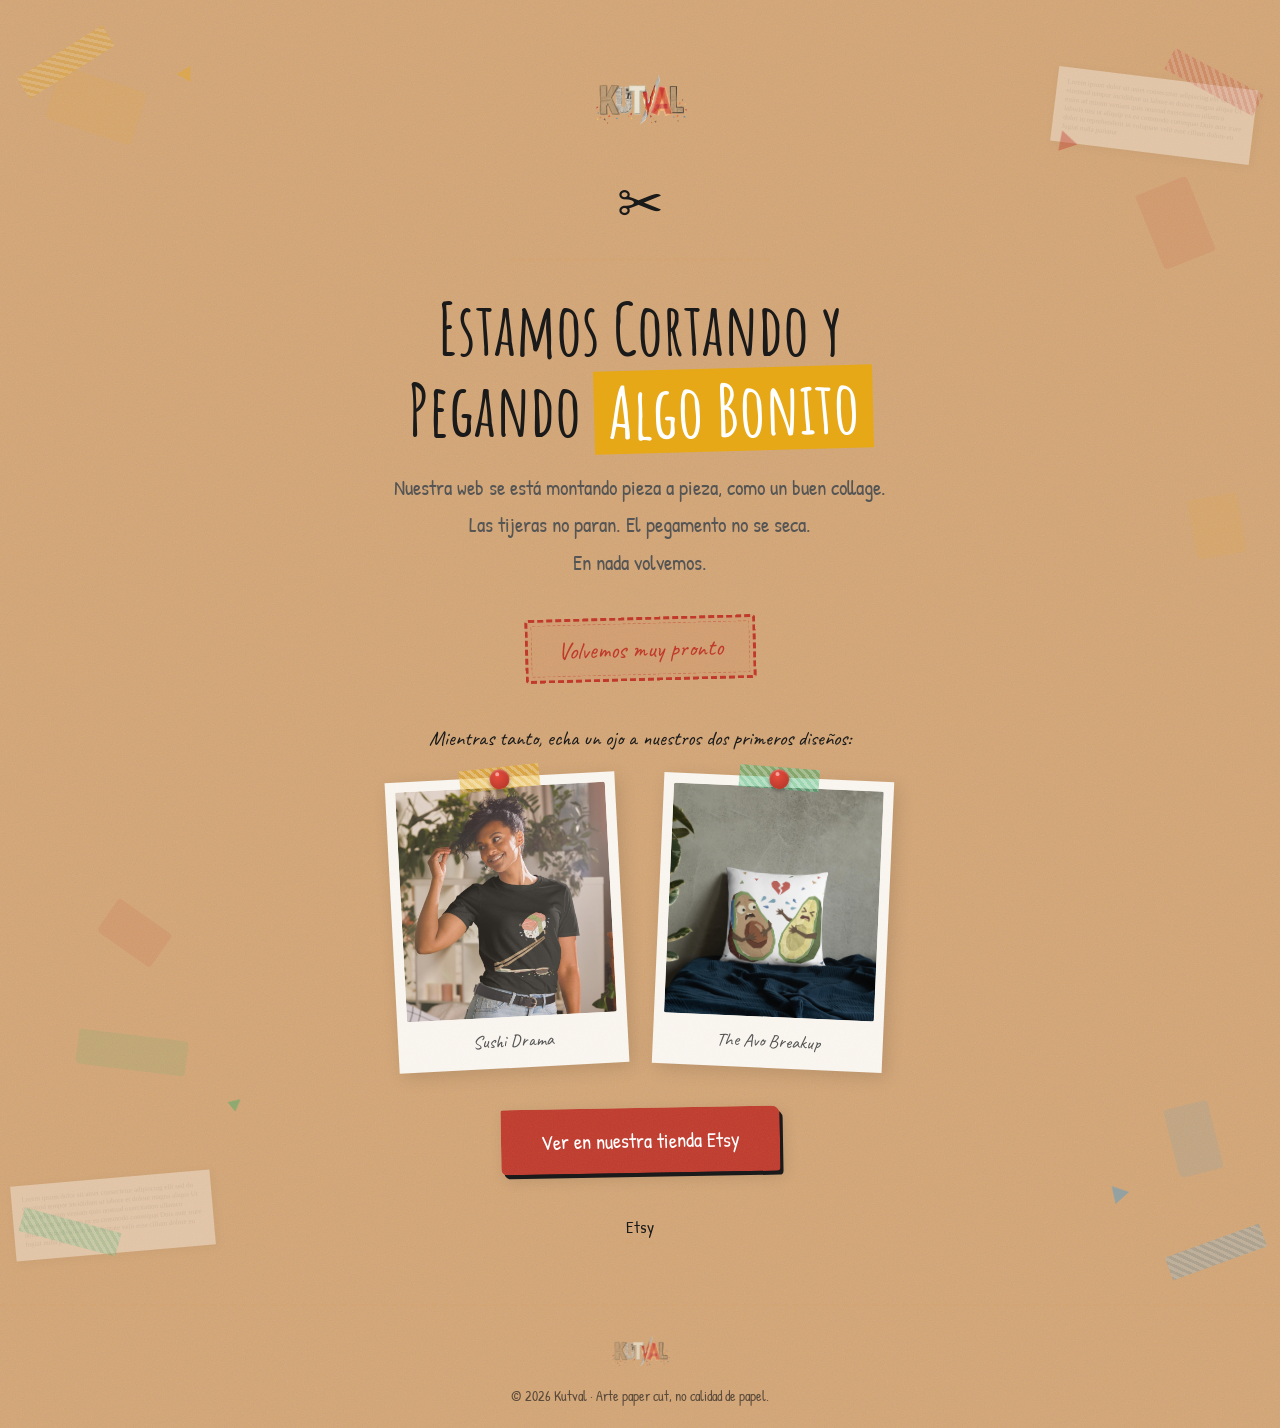
==== commit 1077e980: "Remove newsletter, Instagram and Pinterest links; update Etsy URL and add logo at top Co-Authored-By" ====
--- a/coming-soon.html
+++ b/coming-soon.html
@@ -36,6 +36,14 @@
       z-index: 5;
     }
 
+    /* Logo top */
+    .uc-logo {
+      display: block;
+      height: 80px;
+      width: auto;
+      margin: 0 auto 20px;
+    }
+
     /* Scissors animation */
     .uc-scissors {
       font-size: 3.5rem;
@@ -424,6 +432,9 @@
 
     <!-- Main content -->
     <div class="uc-content">
+
+      <!-- Logo -->
+      <img src="logo.png" alt="Kutval logo" class="uc-logo">
 
       <!-- Animated scissors -->
       <div class="uc-scissors" aria-hidden="true">&#9986;</div>
@@ -471,17 +482,6 @@
         </a>
       </div>
 
-      <!-- Newsletter -->
-      <div class="uc-newsletter">
-        <p class="uc-newsletter-title">Deja tu email y te avisamos cuando todo est&eacute; listo:</p>
-        <form id="ucNewsletter" action="https://formspree.io/f/TU_ID_AQUI" method="POST">
-          <input type="email" name="email" placeholder="tu@email.com" required aria-label="Tu email">
-          <input type="hidden" name="_subject" value="Nuevo suscriptor - Pagina en construccion Kutval">
-          <input type="hidden" name="_next" value="https://TU-USUARIO.github.io/pack-cultural/gracias.html">
-          <button type="submit" class="btn-primary">Avisadme</button>
-        </form>
-        <p class="uc-legal">Sin spam. Solo novedades que merecen la pena.</p>
-      </div>
 
       <!-- Social links -->
       <div class="uc-social">
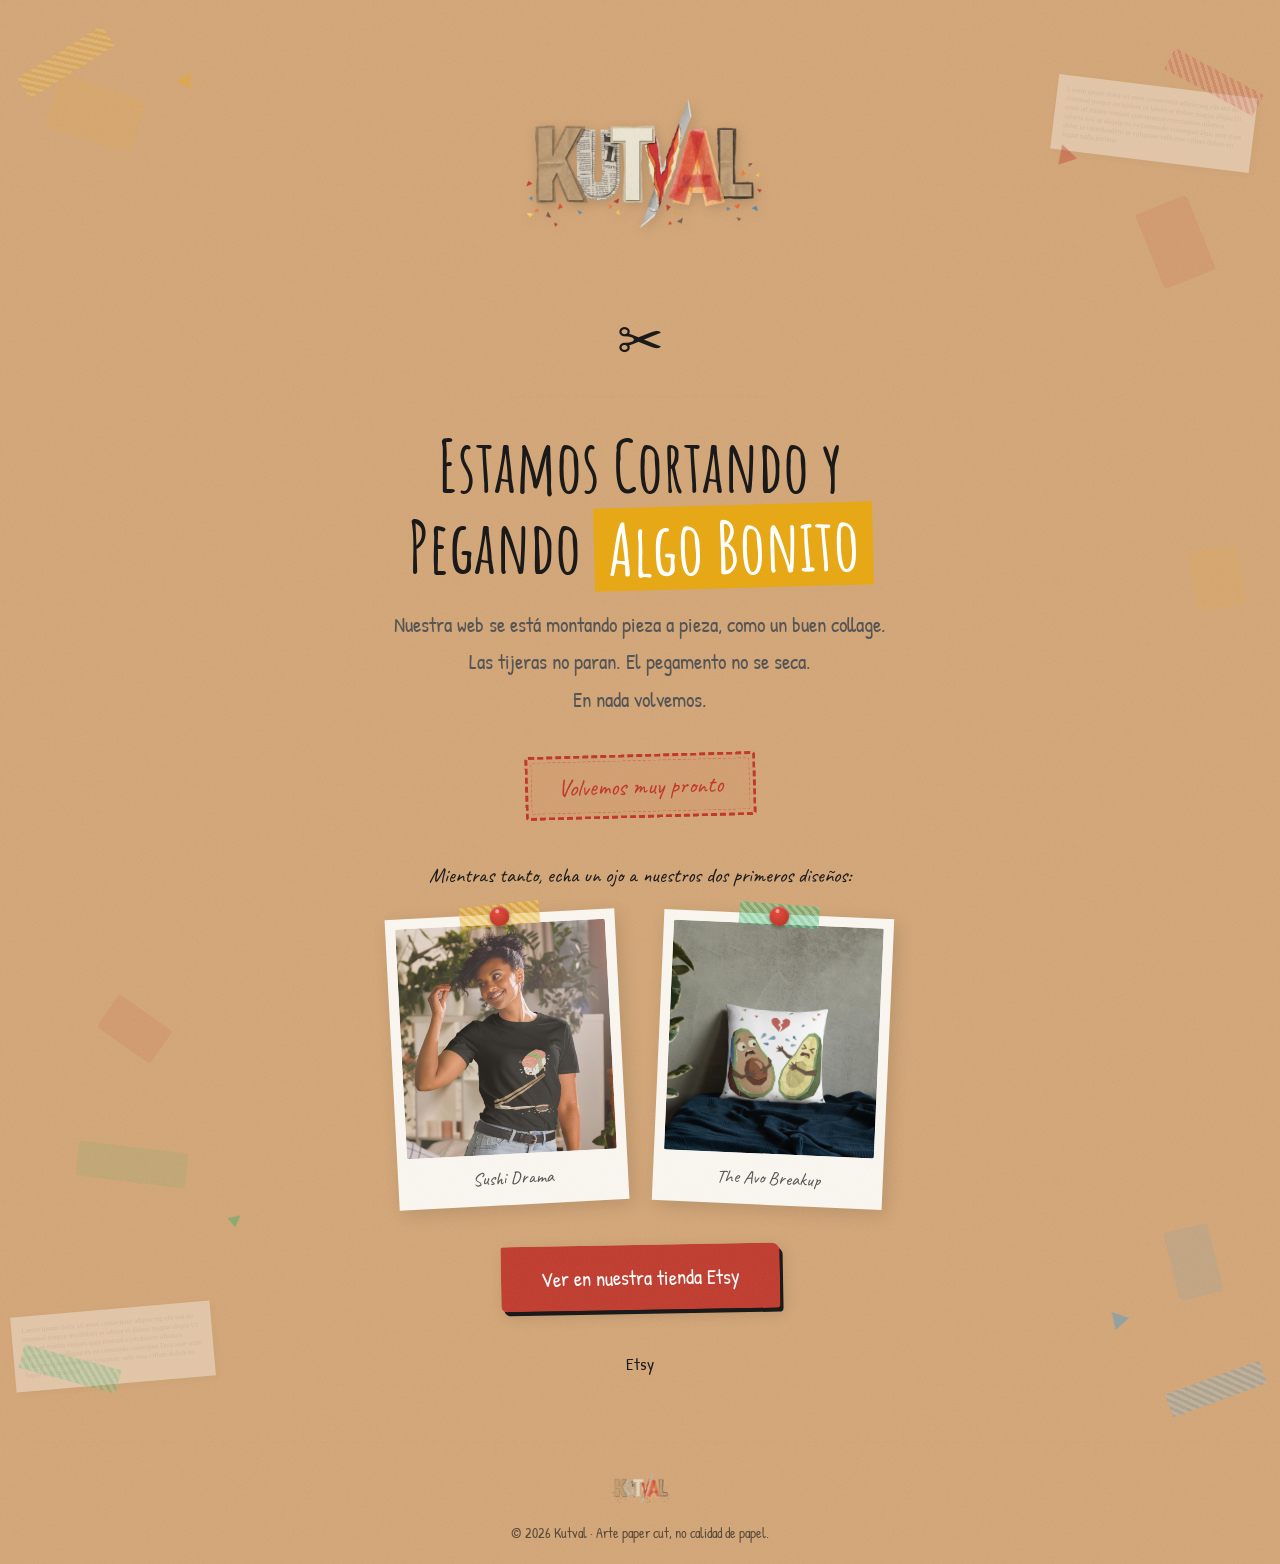
==== commit 0c425614: "Make logo larger and sharper at top of page Co-Authored-By: Claude Opus 4.6 <noreply@anthropic.com>" ====
--- a/coming-soon.html
+++ b/coming-soon.html
@@ -39,9 +39,10 @@
     /* Logo top */
     .uc-logo {
       display: block;
-      height: 80px;
-      width: auto;
-      margin: 0 auto 20px;
+      width: min(280px, 60vw);
+      height: auto;
+      margin: 0 auto 28px;
+      filter: drop-shadow(2px 3px 6px rgba(0,0,0,0.15));
     }
 
     /* Scissors animation */
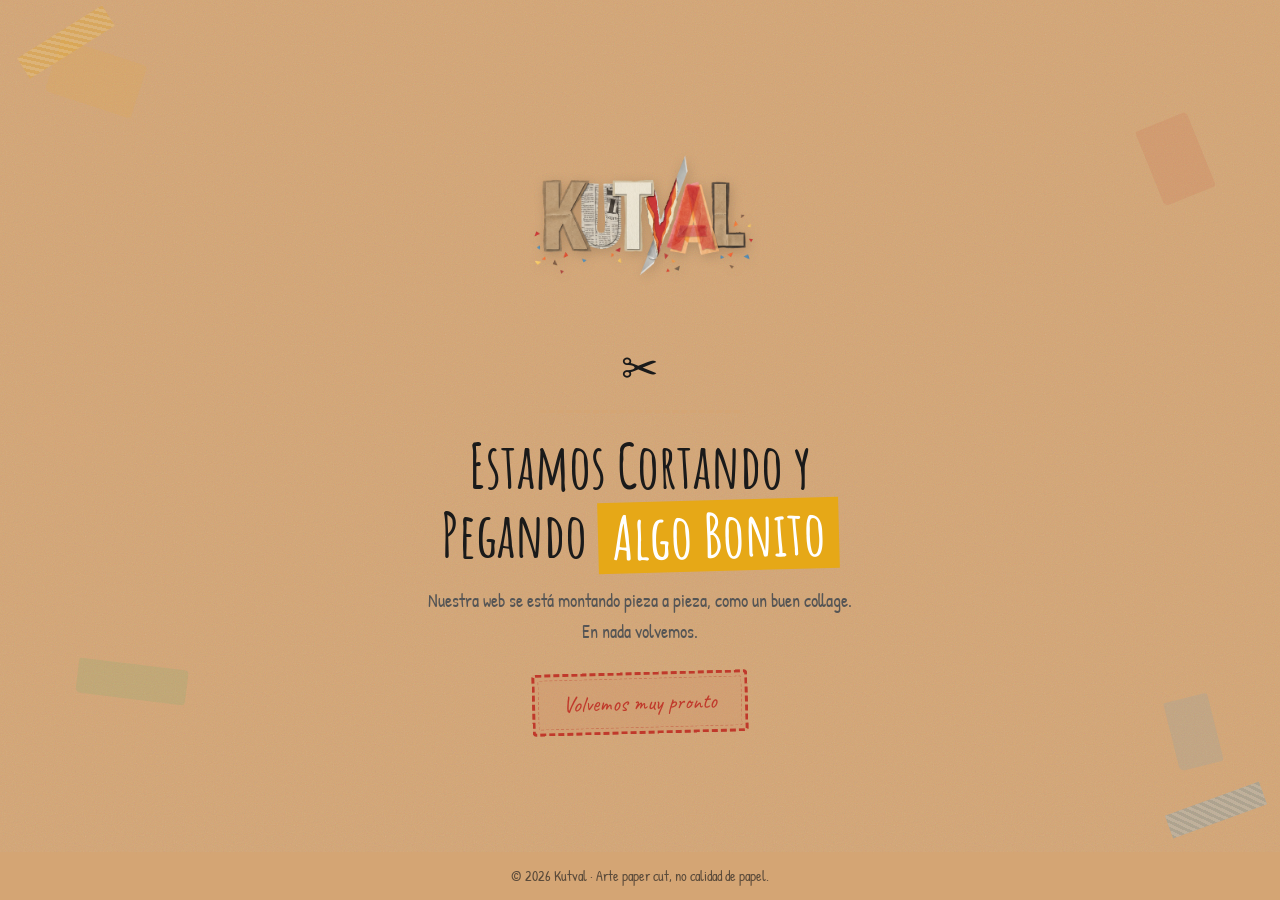
==== commit 5948cb45: "Simplify coming soon page: remove Etsy, products, social links; single screen no scroll Co-Authored-" ====
--- a/coming-soon.html
+++ b/coming-soon.html
@@ -4,17 +4,19 @@
   <meta charset="UTF-8">
   <meta name="viewport" content="width=device-width, initial-scale=1.0">
   <title>En Construcción — Kutval | Camisetas de Arte Paper Cut Collage</title>
-  <meta name="description" content="Kutval está preparando algo bonito. Camisetas únicas con arte paper cut collage. Volvemos pronto con Sushi Drama y The Avo Breakup.">
+  <meta name="description" content="Kutval está preparando algo bonito. Camisetas únicas con arte paper cut collage. Volvemos pronto.">
   <link rel="preconnect" href="https://fonts.googleapis.com">
   <link rel="preconnect" href="https://fonts.gstatic.com" crossorigin>
-  <link href="https://fonts.googleapis.com/css2?family=Amatic+SC:wght@400;700&family=Caveat:wght@400;600;700&family=Patrick+Hand&family=Nunito:wght@400;600;700&display=swap" rel="stylesheet">
+  <link href="https://fonts.googleapis.com/css2?family=Amatic+SC:wght@400;700&family=Caveat:wght@400;600;700&family=Patrick+Hand&display=swap" rel="stylesheet">
   <link rel="stylesheet" href="styles.css">
   <style>
-    /* ========================
-       UNDER CONSTRUCTION PAGE
-    ======================== */
+    html, body {
+      height: 100%;
+      margin: 0;
+      overflow: hidden;
+    }
+
     body {
-      min-height: 100vh;
       display: flex;
       flex-direction: column;
     }
@@ -24,33 +26,31 @@
       display: flex;
       align-items: center;
       justify-content: center;
-      padding: 60px 24px;
+      padding: 24px;
       position: relative;
       overflow: hidden;
     }
 
     .uc-content {
       text-align: center;
-      max-width: 820px;
+      max-width: 700px;
       position: relative;
       z-index: 5;
     }
 
-    /* Logo top */
     .uc-logo {
       display: block;
-      width: min(280px, 60vw);
+      width: min(260px, 55vw);
       height: auto;
-      margin: 0 auto 28px;
+      margin: 0 auto 20px;
       filter: drop-shadow(2px 3px 6px rgba(0,0,0,0.15));
     }
 
-    /* Scissors animation */
     .uc-scissors {
-      font-size: 3.5rem;
+      font-size: 2.8rem;
       display: inline-block;
       animation: snip 2s ease-in-out infinite;
-      margin-bottom: 8px;
+      margin-bottom: 6px;
     }
 
     @keyframes snip {
@@ -60,20 +60,19 @@
       80% { transform: rotate(-4deg) scale(1.04); }
     }
 
-    /* Dotted cut line */
     .uc-cut-line {
-      width: 260px;
-      margin: 0 auto 28px;
+      width: 200px;
+      margin: 0 auto 20px;
       border: none;
       border-top: 3px dashed var(--kraft);
     }
 
     .uc-title {
       font-family: var(--font-headline);
-      font-size: clamp(2.5rem, 7vw, 4.5rem);
+      font-size: clamp(2rem, 6vw, 3.8rem);
       font-weight: 700;
       line-height: 1.1;
-      margin-bottom: 18px;
+      margin-bottom: 14px;
       color: var(--black);
     }
 
@@ -87,27 +86,22 @@
 
     .uc-subtitle {
       font-family: var(--font-hand);
-      font-size: 1.3rem;
+      font-size: 1.15rem;
       color: #555;
-      line-height: 1.8;
-      margin-bottom: 36px;
-      max-width: 560px;
-      margin-left: auto;
-      margin-right: auto;
-    }
-
-    /* "Volvemos pronto" badge */
+      line-height: 1.7;
+      margin-bottom: 24px;
+    }
+
     .uc-badge {
       display: inline-block;
       font-family: var(--font-accent);
-      font-size: 1.5rem;
+      font-size: 1.4rem;
       color: var(--red);
-      padding: 10px 30px;
+      padding: 10px 28px;
       border: 3px dashed var(--red);
       border-radius: 4px;
       background: rgba(192, 57, 43, 0.06);
       transform: rotate(-1.5deg);
-      margin-bottom: 40px;
       position: relative;
     }
 
@@ -118,156 +112,6 @@
       border: 1px dashed var(--red);
       border-radius: 2px;
       opacity: 0.4;
-    }
-
-    /* Product cards */
-    .uc-products-label {
-      font-family: var(--font-accent);
-      font-size: 1.3rem;
-      color: var(--black);
-      margin-bottom: 22px;
-    }
-
-    .uc-products {
-      display: flex;
-      justify-content: center;
-      gap: 36px;
-      margin-bottom: 40px;
-      flex-wrap: wrap;
-    }
-
-    .uc-product {
-      background: var(--paper-white);
-      padding: 10px 10px 6px;
-      box-shadow: 4px 5px 18px var(--shadow-paper);
-      transition: transform 0.4s, box-shadow 0.4s;
-      position: relative;
-      width: 230px;
-      background-image: url("data:image/svg+xml,%3Csvg xmlns='http://www.w3.org/2000/svg' width='150' height='150'%3E%3Cfilter id='uc'%3E%3CfeTurbulence type='fractalNoise' baseFrequency='0.7' numOctaves='4' stitchTiles='stitch'/%3E%3C/filter%3E%3Crect width='150' height='150' filter='url(%23uc)' opacity='0.04'/%3E%3C/svg%3E");
-    }
-
-    .uc-product:first-child { transform: rotate(-3deg); }
-    .uc-product:last-child  { transform: rotate(2.5deg); }
-
-    .uc-product:hover {
-      transform: rotate(0deg) translateY(-10px) !important;
-      box-shadow: 6px 10px 30px rgba(0,0,0,0.22);
-    }
-
-    .uc-product img {
-      width: 100%;
-      aspect-ratio: 1;
-      object-fit: cover;
-      display: block;
-      border-radius: 2px;
-    }
-
-    .uc-product-name {
-      display: block;
-      text-align: center;
-      font-family: var(--font-accent);
-      font-size: 1.15rem;
-      color: #555;
-      padding: 10px 0 6px;
-    }
-
-    .uc-product .pushpin {
-      top: -8px;
-      left: 50%;
-      transform: translateX(-50%);
-    }
-
-    .uc-product .washi-tape {
-      position: absolute;
-      top: -10px;
-      left: 50%;
-      transform: translateX(-50%) rotate(-3deg);
-      width: 80px;
-      height: 22px;
-    }
-
-    .uc-product:last-child .washi-tape {
-      transform: translateX(-50%) rotate(2deg);
-    }
-
-    /* CTA Etsy button */
-    .uc-cta {
-      margin-bottom: 40px;
-    }
-
-    /* Newsletter */
-    .uc-newsletter {
-      max-width: 480px;
-      margin: 0 auto 24px;
-      background: rgba(250, 246, 240, 0.6);
-      padding: 28px 24px 20px;
-      border: 2px dashed var(--kraft);
-      border-radius: 4px 8px 6px 10px;
-      position: relative;
-    }
-
-    .uc-newsletter-title {
-      font-family: var(--font-hand);
-      font-size: 1.15rem;
-      color: #444;
-      margin-bottom: 14px;
-    }
-
-    .uc-newsletter form {
-      display: flex;
-      gap: 10px;
-    }
-
-    .uc-newsletter input {
-      flex: 1;
-      padding: 13px 18px;
-      font-family: var(--font-hand);
-      font-size: 1.1rem;
-      border: 2px dashed var(--kraft);
-      background: var(--paper-white);
-      color: var(--black);
-      border-radius: 3px 6px 4px 5px;
-      outline: none;
-      transition: border-color 0.3s;
-    }
-
-    .uc-newsletter input::placeholder { color: #aaa; }
-    .uc-newsletter input:focus { border-color: var(--mustard); }
-
-    .uc-newsletter .btn-primary {
-      white-space: nowrap;
-      padding: 13px 20px;
-      font-size: 1rem;
-    }
-
-    .uc-legal {
-      font-size: 0.82rem;
-      color: #999;
-      font-family: var(--font-hand);
-      margin-top: 10px;
-    }
-
-    /* Social links */
-    .uc-social {
-      display: flex;
-      justify-content: center;
-      gap: 28px;
-      flex-wrap: wrap;
-      margin-top: 16px;
-    }
-
-    .uc-social a {
-      font-family: var(--font-hand);
-      font-size: 1.05rem;
-      color: var(--black);
-      border-bottom: 2px dashed var(--kraft);
-      padding-bottom: 2px;
-      transition: color 0.3s, border-color 0.3s;
-    }
-
-    .uc-social a:hover {
-      color: var(--red);
-      border-color: var(--red);
     }
 
     /* Floating paper scraps */
@@ -280,41 +124,11 @@
       animation: drift 12s ease-in-out infinite alternate;
     }
 
-    .uc-scrap:nth-child(1) {
-      width: 90px; height: 55px; background: var(--mustard);
-      top: 6%; left: 4%; transform: rotate(18deg);
-      animation-duration: 9s;
-    }
-    .uc-scrap:nth-child(2) {
-      width: 55px; height: 80px; background: var(--red);
-      top: 14%; right: 6%; transform: rotate(-22deg);
-      animation-duration: 11s; animation-delay: 1s;
-    }
-    .uc-scrap:nth-child(3) {
-      width: 110px; height: 35px; background: var(--green);
-      bottom: 18%; left: 6%; transform: rotate(7deg);
-      animation-duration: 8s; animation-delay: 0.5s;
-    }
-    .uc-scrap:nth-child(4) {
-      width: 45px; height: 70px; background: var(--blue);
-      bottom: 10%; right: 5%; transform: rotate(-14deg);
-      animation-duration: 10s; animation-delay: 2s;
-    }
-    .uc-scrap:nth-child(5) {
-      width: 70px; height: 45px; background: var(--kraft);
-      top: 48%; left: 2%; transform: rotate(28deg);
-      animation-duration: 13s; animation-delay: 0.8s;
-    }
-    .uc-scrap:nth-child(6) {
-      width: 50px; height: 60px; background: var(--mustard);
-      top: 38%; right: 3%; transform: rotate(-10deg);
-      animation-duration: 9.5s; animation-delay: 1.5s;
-    }
-    .uc-scrap:nth-child(7) {
-      width: 65px; height: 40px; background: var(--red);
-      top: 70%; left: 8%; transform: rotate(35deg);
-      animation-duration: 11.5s; animation-delay: 3s;
-    }
+    .uc-scrap:nth-child(1) { width: 90px; height: 55px; background: var(--mustard); top: 6%; left: 4%; transform: rotate(18deg); animation-duration: 9s; }
+    .uc-scrap:nth-child(2) { width: 55px; height: 80px; background: var(--red); top: 14%; right: 6%; transform: rotate(-22deg); animation-duration: 11s; animation-delay: 1s; }
+    .uc-scrap:nth-child(3) { width: 110px; height: 35px; background: var(--green); bottom: 18%; left: 6%; transform: rotate(7deg); animation-duration: 8s; animation-delay: 0.5s; }
+    .uc-scrap:nth-child(4) { width: 45px; height: 70px; background: var(--blue); bottom: 10%; right: 5%; transform: rotate(-14deg); animation-duration: 10s; animation-delay: 2s; }
+    .uc-scrap:nth-child(5) { width: 70px; height: 45px; background: var(--kraft); top: 48%; left: 2%; transform: rotate(28deg); animation-duration: 13s; animation-delay: 0.8s; }
 
     @keyframes drift {
       0% { transform: translateY(0) rotate(var(--r, 10deg)); }
@@ -338,71 +152,28 @@
       background: repeating-linear-gradient(45deg, transparent, transparent 3px, rgba(255,255,255,0.3) 3px, rgba(255,255,255,0.3) 6px);
     }
 
-    .uc-tape-tl {
-      top: 50px; left: 16px;
-      background-color: rgba(230, 168, 23, 0.6);
-      transform: rotate(-32deg);
-    }
-    .uc-tape-tr {
-      top: 70px; right: 16px;
-      background-color: rgba(192, 57, 43, 0.5);
-      transform: rotate(28deg);
-    }
-    .uc-tape-bl {
-      bottom: 60px; left: 20px;
-      background-color: rgba(39, 174, 96, 0.5);
-      transform: rotate(15deg);
-    }
-    .uc-tape-br {
-      bottom: 40px; right: 14px;
-      background-color: rgba(52, 152, 219, 0.5);
-      transform: rotate(-20deg);
-    }
-
-    /* Footer */
+    .uc-tape-tl { top: 30px; left: 16px; background-color: rgba(230, 168, 23, 0.6); transform: rotate(-32deg); }
+    .uc-tape-br { bottom: 30px; right: 14px; background-color: rgba(52, 152, 219, 0.5); transform: rotate(-20deg); }
+
     .uc-footer {
       text-align: center;
-      padding: 20px 24px;
+      padding: 12px 24px;
       font-family: var(--font-hand);
-      font-size: 0.9rem;
-      color: #888;
+      font-size: 0.85rem;
+      color: #5a4a3a;
       border-top: 2px dashed var(--kraft);
       background-color: var(--kraft);
-      background-image: url("data:image/svg+xml,%3Csvg xmlns='http://www.w3.org/2000/svg' width='300' height='300'%3E%3Cfilter id='fk'%3E%3CfeTurbulence type='fractalNoise' baseFrequency='0.9' numOctaves='5' stitchTiles='stitch'/%3E%3C/filter%3E%3Crect width='300' height='300' filter='url(%23fk)' opacity='0.15'/%3E%3C/svg%3E");
-    }
-
-    .uc-footer img {
-      height: 50px;
-      width: auto;
-      margin: 0 auto 8px;
-      opacity: 0.75;
-    }
-
-    .uc-footer p {
-      color: #5a4a3a;
-    }
-
-    /* Responsive */
+    }
+
     @media (max-width: 700px) {
-      .uc-page { padding: 40px 18px; }
-      .uc-products { gap: 20px; }
-      .uc-product { width: 165px; }
-      .uc-product:first-child,
-      .uc-product:last-child { transform: rotate(0deg); }
-      .uc-newsletter form { flex-direction: column; }
       .uc-tape-corner { display: none; }
-      .uc-scissors { font-size: 2.5rem; }
-      .uc-newsletter { padding: 22px 18px 16px; }
-    }
-
-    @media (max-width: 400px) {
-      .uc-product { width: 140px; }
+      .uc-scissors { font-size: 2rem; }
+      .uc-subtitle { font-size: 1rem; }
     }
   </style>
 </head>
 <body>
 
-  <!-- ==================== UNDER CONSTRUCTION ==================== -->
   <main class="uc-page paper-kraft">
 
     <!-- Floating paper scraps -->
@@ -411,91 +182,27 @@
     <div class="uc-scrap" aria-hidden="true"></div>
     <div class="uc-scrap" aria-hidden="true"></div>
     <div class="uc-scrap" aria-hidden="true"></div>
-    <div class="uc-scrap" aria-hidden="true"></div>
-    <div class="uc-scrap" aria-hidden="true"></div>
-
-    <!-- Confetti pieces -->
-    <div class="confetti confetti-1" style="top: 5%; left: 14%; transform: rotate(30deg);" aria-hidden="true"></div>
-    <div class="confetti confetti-2" style="top: 10%; right: 16%; transform: rotate(-18deg);" aria-hidden="true"></div>
-    <div class="confetti confetti-3" style="bottom: 15%; left: 18%; transform: rotate(50deg);" aria-hidden="true"></div>
-    <div class="confetti confetti-4" style="bottom: 8%; right: 12%; transform: rotate(-42deg);" aria-hidden="true"></div>
-    <div class="confetti confetti-5" style="top: 42%; left: 1%; transform: rotate(65deg);" aria-hidden="true"></div>
 
     <!-- Washi tape corners -->
     <div class="uc-tape-corner uc-tape-tl" aria-hidden="true"></div>
-    <div class="uc-tape-corner uc-tape-tr" aria-hidden="true"></div>
-    <div class="uc-tape-corner uc-tape-bl" aria-hidden="true"></div>
     <div class="uc-tape-corner uc-tape-br" aria-hidden="true"></div>
-
-    <!-- Newspaper strips -->
-    <div class="newspaper-strip" style="top: 6%; right: 2%; --rotate: 7deg;" aria-hidden="true"></div>
-    <div class="newspaper-strip" style="bottom: 4%; left: 1%; --rotate: -5deg;" aria-hidden="true"></div>
 
     <!-- Main content -->
     <div class="uc-content">
-
-      <!-- Logo -->
       <img src="logo.png" alt="Kutval logo" class="uc-logo">
-
-      <!-- Animated scissors -->
       <div class="uc-scissors" aria-hidden="true">&#9986;</div>
-
-      <!-- Dashed cut line -->
       <hr class="uc-cut-line" aria-hidden="true">
-
-      <!-- Title -->
       <h1 class="uc-title">Estamos Cortando y<br>Pegando <span>Algo Bonito</span></h1>
-
-      <!-- Subtitle -->
       <p class="uc-subtitle">
-        Nuestra web se est&aacute; montando pieza a pieza, como un buen collage.<br>
-        Las tijeras no paran. El pegamento no se seca.<br>
+        Nuestra web se está montando pieza a pieza, como un buen collage.<br>
         En nada volvemos.
       </p>
-
-      <!-- Badge -->
       <div class="uc-badge">Volvemos muy pronto</div>
-
-      <!-- Products preview -->
-      <p class="uc-products-label">Mientras tanto, echa un ojo a nuestros dos primeros dise&ntilde;os:</p>
-
-      <div class="uc-products">
-        <!-- Sushi Drama -->
-        <div class="uc-product">
-          <div class="washi-tape washi-mustard" aria-hidden="true"></div>
-          <div class="pushpin" aria-hidden="true"></div>
-          <img src="sushi.jpg" alt="Sushi Drama — camiseta arte paper cut collage de sushi, Kutval" width="230" height="230">
-          <span class="uc-product-name">Sushi Drama</span>
-        </div>
-        <!-- The Avo Breakup -->
-        <div class="uc-product">
-          <div class="washi-tape washi-green" aria-hidden="true"></div>
-          <div class="pushpin" aria-hidden="true"></div>
-          <img src="img-producto-aguacate.jpg" alt="The Avo Breakup — camiseta arte paper cut collage de aguacates, Kutval" width="230" height="230">
-          <span class="uc-product-name">The Avo Breakup</span>
-        </div>
-      </div>
-
-      <!-- CTA Etsy -->
-      <div class="uc-cta">
-        <a href="https://www.etsy.com/es/shop/KawaiiCozyArt" target="_blank" rel="noopener" class="btn-primary" style="font-size: 1.3rem; padding: 16px 40px;">
-          Ver en nuestra tienda Etsy
-        </a>
-      </div>
-
-
-      <!-- Social links -->
-      <div class="uc-social">
-        <a href="https://www.etsy.com/es/shop/KawaiiCozyArt" target="_blank" rel="noopener">Etsy</a>
-      </div>
-
     </div>
   </main>
 
-  <!-- Mini footer -->
   <footer class="uc-footer">
-    <img src="logo.png" alt="Kutval logo">
-    <p>&copy; 2026 Kutval &middot; Arte paper cut, no calidad de papel.</p>
+    &copy; 2026 Kutval &middot; Arte paper cut, no calidad de papel.
   </footer>
 
 </body>
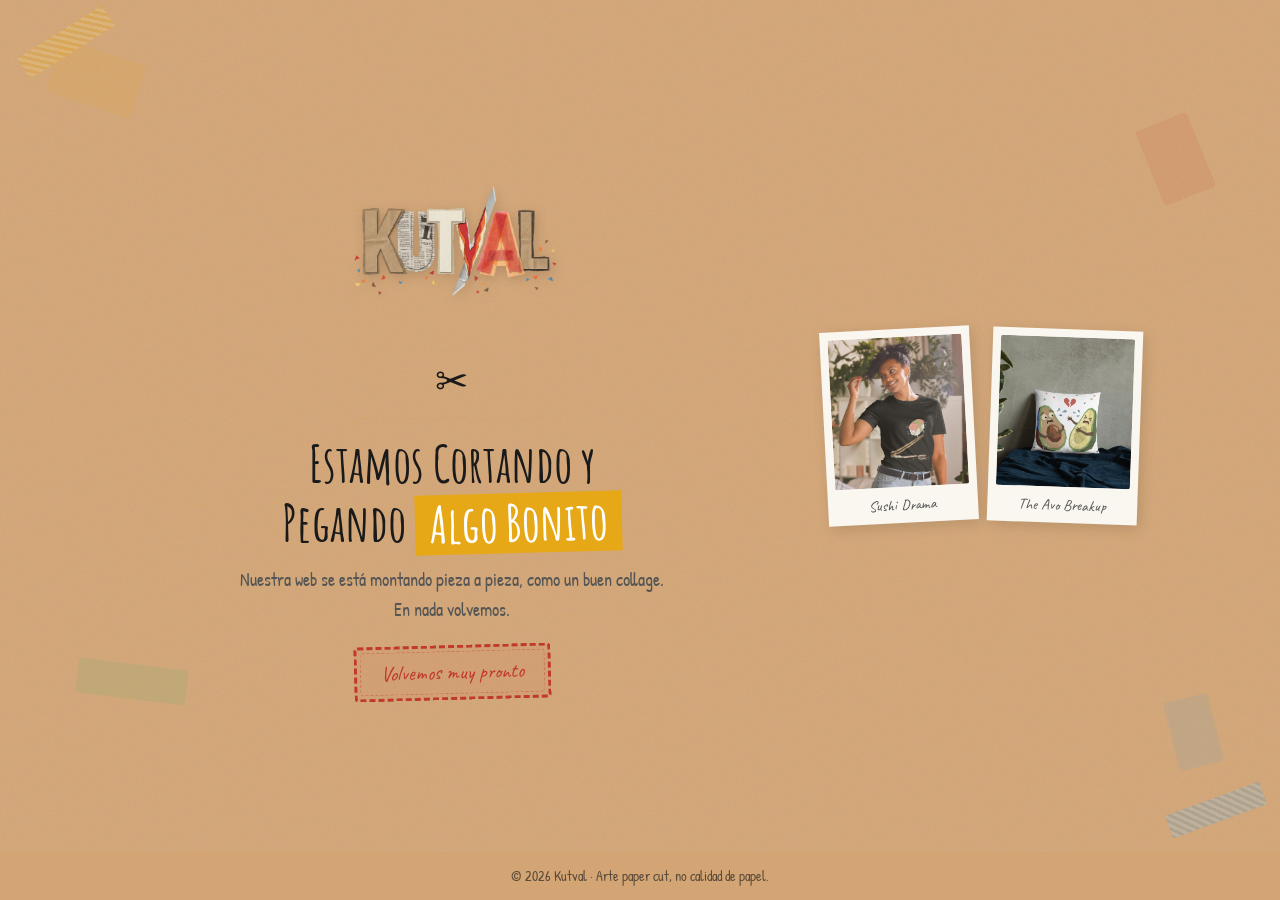
==== commit 55714eea: "Add two-column layout: text left, products right Co-Authored-By: Claude Opus 4.6 <noreply@anthropic." ====
--- a/coming-soon.html
+++ b/coming-soon.html
@@ -31,26 +31,78 @@
       overflow: hidden;
     }
 
-    .uc-content {
+    /* Two-column layout */
+    .uc-layout {
+      display: flex;
+      align-items: center;
+      gap: 60px;
+      max-width: 1000px;
+      width: 100%;
+      position: relative;
+      z-index: 5;
+    }
+
+    /* Left column: text */
+    .uc-text {
+      flex: 1;
       text-align: center;
-      max-width: 700px;
-      position: relative;
-      z-index: 5;
+    }
+
+    /* Right column: products */
+    .uc-products {
+      display: grid;
+      grid-template-columns: 1fr 1fr;
+      gap: 16px;
+      flex-shrink: 0;
+    }
+
+    .uc-product {
+      background: var(--paper-white, #fefefa);
+      padding: 8px 8px 4px;
+      box-shadow: 3px 4px 14px rgba(0,0,0,0.12);
+      transition: transform 0.4s, box-shadow 0.4s;
+      position: relative;
+      width: 150px;
+    }
+
+    .uc-product:nth-child(1) { transform: rotate(-3deg); }
+    .uc-product:nth-child(2) { transform: rotate(2deg); }
+
+    .uc-product:hover {
+      transform: rotate(0deg) translateY(-6px) !important;
+      box-shadow: 5px 8px 24px rgba(0,0,0,0.2);
+    }
+
+    .uc-product img {
+      width: 100%;
+      aspect-ratio: 1;
+      object-fit: cover;
+      display: block;
+      border-radius: 2px;
+    }
+
+    .uc-product-name {
+      display: block;
+      text-align: center;
+      font-family: var(--font-accent, 'Caveat', cursive);
+      font-size: 0.95rem;
+      color: #555;
+      padding: 6px 0 2px;
     }
 
     .uc-logo {
       display: block;
-      width: min(260px, 55vw);
+      width: min(240px, 50vw);
       height: auto;
-      margin: 0 auto 20px;
+      margin: 0 auto 18px;
       filter: drop-shadow(2px 3px 6px rgba(0,0,0,0.15));
     }
 
     .uc-scissors {
-      font-size: 2.8rem;
+      font-size: 2.5rem;
       display: inline-block;
       animation: snip 2s ease-in-out infinite;
-      margin-bottom: 6px;
+      margin-bottom: 4px;
     }
 
     @keyframes snip {
@@ -61,18 +113,18 @@
     }
 
     .uc-cut-line {
-      width: 200px;
-      margin: 0 auto 20px;
+      width: 180px;
+      margin: 0 auto 16px;
       border: none;
       border-top: 3px dashed var(--kraft);
     }
 
     .uc-title {
       font-family: var(--font-headline);
-      font-size: clamp(2rem, 6vw, 3.8rem);
+      font-size: clamp(1.8rem, 5vw, 3.2rem);
       font-weight: 700;
       line-height: 1.1;
-      margin-bottom: 14px;
+      margin-bottom: 12px;
       color: var(--black);
     }
 
@@ -86,18 +138,18 @@
 
     .uc-subtitle {
       font-family: var(--font-hand);
-      font-size: 1.15rem;
+      font-size: 1.1rem;
       color: #555;
       line-height: 1.7;
-      margin-bottom: 24px;
+      margin-bottom: 20px;
     }
 
     .uc-badge {
       display: inline-block;
       font-family: var(--font-accent);
-      font-size: 1.4rem;
+      font-size: 1.3rem;
       color: var(--red);
-      padding: 10px 28px;
+      padding: 8px 24px;
       border: 3px dashed var(--red);
       border-radius: 4px;
       background: rgba(192, 57, 43, 0.06);
@@ -165,10 +217,22 @@
       background-color: var(--kraft);
     }
 
-    @media (max-width: 700px) {
+    /* Responsive: stack on mobile */
+    @media (max-width: 768px) {
+      .uc-layout {
+        flex-direction: column;
+        gap: 24px;
+      }
+      .uc-products {
+        gap: 12px;
+      }
+      .uc-product {
+        width: 120px;
+      }
       .uc-tape-corner { display: none; }
       .uc-scissors { font-size: 2rem; }
       .uc-subtitle { font-size: 1rem; }
+      html, body { overflow: auto; }
     }
   </style>
 </head>
@@ -187,17 +251,34 @@
     <div class="uc-tape-corner uc-tape-tl" aria-hidden="true"></div>
     <div class="uc-tape-corner uc-tape-br" aria-hidden="true"></div>
 
-    <!-- Main content -->
-    <div class="uc-content">
-      <img src="logo.png" alt="Kutval logo" class="uc-logo">
-      <div class="uc-scissors" aria-hidden="true">&#9986;</div>
-      <hr class="uc-cut-line" aria-hidden="true">
-      <h1 class="uc-title">Estamos Cortando y<br>Pegando <span>Algo Bonito</span></h1>
-      <p class="uc-subtitle">
-        Nuestra web se está montando pieza a pieza, como un buen collage.<br>
-        En nada volvemos.
-      </p>
-      <div class="uc-badge">Volvemos muy pronto</div>
+    <!-- Two-column layout -->
+    <div class="uc-layout">
+
+      <!-- Left: text -->
+      <div class="uc-text">
+        <img src="logo.png" alt="Kutval logo" class="uc-logo">
+        <div class="uc-scissors" aria-hidden="true">&#9986;</div>
+        <hr class="uc-cut-line" aria-hidden="true">
+        <h1 class="uc-title">Estamos Cortando y<br>Pegando <span>Algo Bonito</span></h1>
+        <p class="uc-subtitle">
+          Nuestra web se está montando pieza a pieza, como un buen collage.<br>
+          En nada volvemos.
+        </p>
+        <div class="uc-badge">Volvemos muy pronto</div>
+      </div>
+
+      <!-- Right: products -->
+      <div class="uc-products">
+        <div class="uc-product">
+          <img src="sushi.jpg" alt="Sushi Drama — camiseta arte paper cut collage de sushi, Kutval" width="150" height="150">
+          <span class="uc-product-name">Sushi Drama</span>
+        </div>
+        <div class="uc-product">
+          <img src="img-producto-aguacate.jpg" alt="The Avo Breakup — camiseta arte paper cut collage de aguacates, Kutval" width="150" height="150">
+          <span class="uc-product-name">The Avo Breakup</span>
+        </div>
+      </div>
+
     </div>
   </main>
 
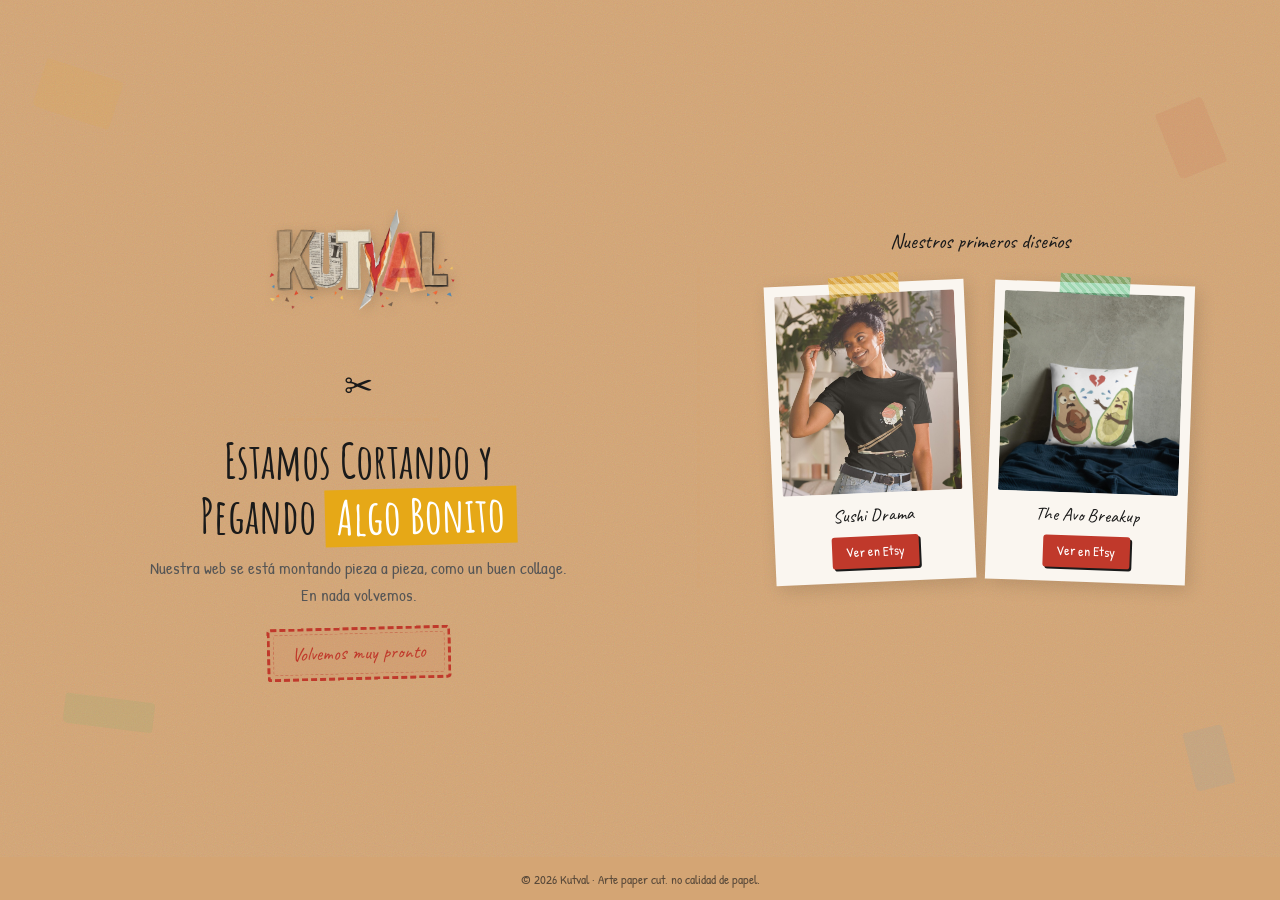
==== commit df349a8c: "Redesign: two-column layout with products + Etsy links on the right Co-Authored-By: Claude Opus 4.6 " ====
--- a/coming-soon.html
+++ b/coming-soon.html
@@ -3,7 +3,7 @@
 <head>
   <meta charset="UTF-8">
   <meta name="viewport" content="width=device-width, initial-scale=1.0">
-  <title>En Construcción — Kutval | Camisetas de Arte Paper Cut Collage</title>
+  <title>Kutval — Camisetas de Arte Paper Cut Collage</title>
   <meta name="description" content="Kutval está preparando algo bonito. Camisetas únicas con arte paper cut collage. Volvemos pronto.">
   <link rel="preconnect" href="https://fonts.googleapis.com">
   <link rel="preconnect" href="https://fonts.gstatic.com" crossorigin>
@@ -21,85 +21,43 @@
       flex-direction: column;
     }
 
-    .uc-page {
+    .page {
       flex: 1;
       display: flex;
       align-items: center;
       justify-content: center;
-      padding: 24px;
+      padding: 30px 40px;
       position: relative;
       overflow: hidden;
     }
 
-    /* Two-column layout */
-    .uc-layout {
+    /* === TWO COLUMN LAYOUT === */
+    .layout {
       display: flex;
       align-items: center;
-      gap: 60px;
-      max-width: 1000px;
+      gap: 70px;
+      max-width: 1100px;
       width: 100%;
       position: relative;
       z-index: 5;
     }
 
-    /* Left column: text */
-    .uc-text {
+    /* LEFT: message */
+    .col-text {
       flex: 1;
       text-align: center;
     }
 
-    /* Right column: products */
-    .uc-products {
-      display: grid;
-      grid-template-columns: 1fr 1fr;
-      gap: 16px;
-      flex-shrink: 0;
-    }
-
-    .uc-product {
-      background: var(--paper-white, #fefefa);
-      padding: 8px 8px 4px;
-      box-shadow: 3px 4px 14px rgba(0,0,0,0.12);
-      transition: transform 0.4s, box-shadow 0.4s;
-      position: relative;
-      width: 150px;
-    }
-
-    .uc-product:nth-child(1) { transform: rotate(-3deg); }
-    .uc-product:nth-child(2) { transform: rotate(2deg); }
-
-    .uc-product:hover {
-      transform: rotate(0deg) translateY(-6px) !important;
-      box-shadow: 5px 8px 24px rgba(0,0,0,0.2);
-    }
-
-    .uc-product img {
-      width: 100%;
-      aspect-ratio: 1;
-      object-fit: cover;
+    .logo {
       display: block;
-      border-radius: 2px;
-    }
-
-    .uc-product-name {
-      display: block;
-      text-align: center;
-      font-family: var(--font-accent, 'Caveat', cursive);
-      font-size: 0.95rem;
-      color: #555;
-      padding: 6px 0 2px;
-    }
-
-    .uc-logo {
-      display: block;
-      width: min(240px, 50vw);
+      width: min(220px, 45vw);
       height: auto;
-      margin: 0 auto 18px;
+      margin: 0 auto 16px;
       filter: drop-shadow(2px 3px 6px rgba(0,0,0,0.15));
     }
 
-    .uc-scissors {
-      font-size: 2.5rem;
+    .scissors {
+      font-size: 2.2rem;
       display: inline-block;
       animation: snip 2s ease-in-out infinite;
       margin-bottom: 4px;
@@ -112,44 +70,44 @@
       80% { transform: rotate(-4deg) scale(1.04); }
     }
 
-    .uc-cut-line {
-      width: 180px;
-      margin: 0 auto 16px;
+    .cut-line {
+      width: 160px;
+      margin: 0 auto 14px;
       border: none;
       border-top: 3px dashed var(--kraft);
     }
 
-    .uc-title {
+    .title {
       font-family: var(--font-headline);
-      font-size: clamp(1.8rem, 5vw, 3.2rem);
+      font-size: clamp(1.8rem, 4.5vw, 3rem);
       font-weight: 700;
       line-height: 1.1;
-      margin-bottom: 12px;
+      margin-bottom: 10px;
       color: var(--black);
     }
 
-    .uc-title span {
+    .title span {
       display: inline-block;
       background: var(--mustard);
-      padding: 2px 14px;
+      padding: 2px 12px;
       transform: rotate(-1.5deg);
       color: white;
     }
 
-    .uc-subtitle {
+    .subtitle {
       font-family: var(--font-hand);
-      font-size: 1.1rem;
+      font-size: 1.05rem;
       color: #555;
-      line-height: 1.7;
-      margin-bottom: 20px;
-    }
-
-    .uc-badge {
+      line-height: 1.6;
+      margin-bottom: 18px;
+    }
+
+    .badge {
       display: inline-block;
       font-family: var(--font-accent);
-      font-size: 1.3rem;
+      font-size: 1.2rem;
       color: var(--red);
-      padding: 8px 24px;
+      padding: 8px 22px;
       border: 3px dashed var(--red);
       border-radius: 4px;
       background: rgba(192, 57, 43, 0.06);
@@ -157,7 +115,7 @@
       position: relative;
     }
 
-    .uc-badge::before {
+    .badge::before {
       content: '';
       position: absolute;
       inset: 3px;
@@ -166,123 +124,238 @@
       opacity: 0.4;
     }
 
-    /* Floating paper scraps */
-    .uc-scrap {
+    /* === DIVIDER === */
+    .divider {
+      width: 3px;
+      height: 320px;
+      border: none;
+      border-left: 3px dashed var(--kraft);
+      opacity: 0.5;
+      flex-shrink: 0;
+    }
+
+    /* RIGHT: products */
+    .col-products {
+      display: flex;
+      flex-direction: column;
+      gap: 20px;
+      flex-shrink: 0;
+    }
+
+    .col-products-title {
+      font-family: var(--font-accent);
+      font-size: 1.3rem;
+      color: var(--black);
+      text-align: center;
+      margin-bottom: 4px;
+    }
+
+    .products-grid {
+      display: flex;
+      gap: 20px;
+    }
+
+    .product-card {
+      background: var(--paper-white, #fefefa);
+      padding: 10px;
+      box-shadow: 4px 5px 18px rgba(0,0,0,0.13);
+      transition: transform 0.4s, box-shadow 0.4s;
+      position: relative;
+      width: 200px;
+      text-decoration: none;
+      color: inherit;
+      display: block;
+    }
+
+    .product-card:nth-child(1) { transform: rotate(-2.5deg); }
+    .product-card:nth-child(2) { transform: rotate(2deg); }
+
+    .product-card:hover {
+      transform: rotate(0deg) translateY(-8px) !important;
+      box-shadow: 6px 10px 28px rgba(0,0,0,0.22);
+    }
+
+    .product-card img {
+      width: 100%;
+      aspect-ratio: 1;
+      object-fit: cover;
+      display: block;
+      border-radius: 2px;
+    }
+
+    .product-info {
+      padding: 8px 4px 4px;
+      text-align: center;
+    }
+
+    .product-name {
+      font-family: var(--font-accent, 'Caveat', cursive);
+      font-size: 1.15rem;
+      color: var(--black);
+      display: block;
+      margin-bottom: 6px;
+    }
+
+    .product-cta {
+      display: inline-block;
+      font-family: var(--font-hand);
+      font-size: 0.85rem;
+      color: white;
+      background: var(--red);
+      padding: 5px 14px;
+      border-radius: 3px;
+      box-shadow: 2px 2px 0 var(--black);
+      transition: all 0.3s;
+    }
+
+    .product-card:hover .product-cta {
+      background: var(--mustard);
+    }
+
+    /* Washi tape on products */
+    .product-tape {
       position: absolute;
-      border-radius: 2px 4px 3px 5px;
-      opacity: 0.1;
-      z-index: 1;
-      pointer-events: none;
-      animation: drift 12s ease-in-out infinite alternate;
-    }
-
-    .uc-scrap:nth-child(1) { width: 90px; height: 55px; background: var(--mustard); top: 6%; left: 4%; transform: rotate(18deg); animation-duration: 9s; }
-    .uc-scrap:nth-child(2) { width: 55px; height: 80px; background: var(--red); top: 14%; right: 6%; transform: rotate(-22deg); animation-duration: 11s; animation-delay: 1s; }
-    .uc-scrap:nth-child(3) { width: 110px; height: 35px; background: var(--green); bottom: 18%; left: 6%; transform: rotate(7deg); animation-duration: 8s; animation-delay: 0.5s; }
-    .uc-scrap:nth-child(4) { width: 45px; height: 70px; background: var(--blue); bottom: 10%; right: 5%; transform: rotate(-14deg); animation-duration: 10s; animation-delay: 2s; }
-    .uc-scrap:nth-child(5) { width: 70px; height: 45px; background: var(--kraft); top: 48%; left: 2%; transform: rotate(28deg); animation-duration: 13s; animation-delay: 0.8s; }
-
-    @keyframes drift {
-      0% { transform: translateY(0) rotate(var(--r, 10deg)); }
-      100% { transform: translateY(-18px) rotate(calc(var(--r, 10deg) + 6deg)); }
-    }
-
-    /* Washi tape corners */
-    .uc-tape-corner {
-      position: absolute;
-      width: 100px;
-      height: 24px;
-      opacity: 0.45;
-      z-index: 6;
-      pointer-events: none;
-    }
-
-    .uc-tape-corner::before {
+      top: -8px;
+      left: 50%;
+      transform: translateX(-50%) rotate(-3deg);
+      width: 70px;
+      height: 20px;
+      opacity: 0.85;
+      z-index: 10;
+    }
+
+    .product-tape::before {
       content: '';
       position: absolute;
       inset: 0;
       background: repeating-linear-gradient(45deg, transparent, transparent 3px, rgba(255,255,255,0.3) 3px, rgba(255,255,255,0.3) 6px);
     }
 
-    .uc-tape-tl { top: 30px; left: 16px; background-color: rgba(230, 168, 23, 0.6); transform: rotate(-32deg); }
-    .uc-tape-br { bottom: 30px; right: 14px; background-color: rgba(52, 152, 219, 0.5); transform: rotate(-20deg); }
-
-    .uc-footer {
+    .product-card:nth-child(1) .product-tape {
+      background-color: rgba(230, 168, 23, 0.6);
+      transform: translateX(-50%) rotate(-3deg);
+    }
+
+    .product-card:nth-child(2) .product-tape {
+      background-color: rgba(39, 174, 96, 0.5);
+      transform: translateX(-50%) rotate(2deg);
+    }
+
+    /* === DECORATIVE SCRAPS === */
+    .scrap {
+      position: absolute;
+      border-radius: 2px 4px 3px 5px;
+      opacity: 0.08;
+      z-index: 1;
+      pointer-events: none;
+      animation: drift 12s ease-in-out infinite alternate;
+    }
+
+    .scrap:nth-child(1) { width: 80px; height: 50px; background: var(--mustard); top: 8%; left: 3%; transform: rotate(18deg); animation-duration: 9s; }
+    .scrap:nth-child(2) { width: 50px; height: 70px; background: var(--red); top: 12%; right: 5%; transform: rotate(-22deg); animation-duration: 11s; animation-delay: 1s; }
+    .scrap:nth-child(3) { width: 90px; height: 30px; background: var(--green); bottom: 15%; left: 5%; transform: rotate(7deg); animation-duration: 8s; animation-delay: 0.5s; }
+    .scrap:nth-child(4) { width: 40px; height: 60px; background: var(--blue); bottom: 8%; right: 4%; transform: rotate(-14deg); animation-duration: 10s; animation-delay: 2s; }
+
+    @keyframes drift {
+      0% { transform: translateY(0) rotate(var(--r, 10deg)); }
+      100% { transform: translateY(-15px) rotate(calc(var(--r, 10deg) + 6deg)); }
+    }
+
+    /* === FOOTER === */
+    .foot {
       text-align: center;
-      padding: 12px 24px;
+      padding: 10px 24px;
       font-family: var(--font-hand);
-      font-size: 0.85rem;
+      font-size: 0.82rem;
       color: #5a4a3a;
       border-top: 2px dashed var(--kraft);
       background-color: var(--kraft);
     }
 
-    /* Responsive: stack on mobile */
-    @media (max-width: 768px) {
-      .uc-layout {
+    /* === RESPONSIVE === */
+    @media (max-width: 850px) {
+      .layout {
         flex-direction: column;
-        gap: 24px;
+        gap: 28px;
       }
-      .uc-products {
-        gap: 12px;
+      .divider {
+        width: 200px;
+        height: 0;
+        border-left: none;
+        border-top: 3px dashed var(--kraft);
       }
-      .uc-product {
-        width: 120px;
-      }
-      .uc-tape-corner { display: none; }
-      .uc-scissors { font-size: 2rem; }
-      .uc-subtitle { font-size: 1rem; }
+      .products-grid { gap: 14px; }
+      .product-card { width: 155px; }
+      .scissors { font-size: 1.8rem; }
+      .subtitle { font-size: 0.95rem; }
       html, body { overflow: auto; }
+      .page { padding: 20px 18px; }
+    }
+
+    @media (max-width: 400px) {
+      .product-card { width: 130px; }
+      .logo { width: min(180px, 50vw); }
     }
   </style>
 </head>
 <body>
 
-  <main class="uc-page paper-kraft">
-
-    <!-- Floating paper scraps -->
-    <div class="uc-scrap" aria-hidden="true"></div>
-    <div class="uc-scrap" aria-hidden="true"></div>
-    <div class="uc-scrap" aria-hidden="true"></div>
-    <div class="uc-scrap" aria-hidden="true"></div>
-    <div class="uc-scrap" aria-hidden="true"></div>
-
-    <!-- Washi tape corners -->
-    <div class="uc-tape-corner uc-tape-tl" aria-hidden="true"></div>
-    <div class="uc-tape-corner uc-tape-br" aria-hidden="true"></div>
-
-    <!-- Two-column layout -->
-    <div class="uc-layout">
-
-      <!-- Left: text -->
-      <div class="uc-text">
-        <img src="logo.png" alt="Kutval logo" class="uc-logo">
-        <div class="uc-scissors" aria-hidden="true">&#9986;</div>
-        <hr class="uc-cut-line" aria-hidden="true">
-        <h1 class="uc-title">Estamos Cortando y<br>Pegando <span>Algo Bonito</span></h1>
-        <p class="uc-subtitle">
+  <main class="page paper-kraft">
+
+    <!-- Decorative scraps -->
+    <div class="scrap" aria-hidden="true"></div>
+    <div class="scrap" aria-hidden="true"></div>
+    <div class="scrap" aria-hidden="true"></div>
+    <div class="scrap" aria-hidden="true"></div>
+
+    <div class="layout">
+
+      <!-- LEFT: Coming soon message -->
+      <div class="col-text">
+        <img src="logo.png" alt="Kutval logo" class="logo">
+        <div class="scissors" aria-hidden="true">&#9986;</div>
+        <hr class="cut-line" aria-hidden="true">
+        <h1 class="title">Estamos Cortando y<br>Pegando <span>Algo Bonito</span></h1>
+        <p class="subtitle">
           Nuestra web se está montando pieza a pieza, como un buen collage.<br>
           En nada volvemos.
         </p>
-        <div class="uc-badge">Volvemos muy pronto</div>
+        <div class="badge">Volvemos muy pronto</div>
       </div>
 
-      <!-- Right: products -->
-      <div class="uc-products">
-        <div class="uc-product">
-          <img src="sushi.jpg" alt="Sushi Drama — camiseta arte paper cut collage de sushi, Kutval" width="150" height="150">
-          <span class="uc-product-name">Sushi Drama</span>
-        </div>
-        <div class="uc-product">
-          <img src="img-producto-aguacate.jpg" alt="The Avo Breakup — camiseta arte paper cut collage de aguacates, Kutval" width="150" height="150">
-          <span class="uc-product-name">The Avo Breakup</span>
+      <!-- Divider -->
+      <div class="divider" aria-hidden="true"></div>
+
+      <!-- RIGHT: Products -->
+      <div class="col-products">
+        <p class="col-products-title">Nuestros primeros diseños</p>
+        <div class="products-grid">
+
+          <a href="https://www.etsy.com/es/shop/KawaiiCozyArt" target="_blank" rel="noopener" class="product-card">
+            <div class="product-tape" aria-hidden="true"></div>
+            <img src="sushi.jpg" alt="Sushi Drama — camiseta arte paper cut collage" width="200" height="200">
+            <div class="product-info">
+              <span class="product-name">Sushi Drama</span>
+              <span class="product-cta">Ver en Etsy</span>
+            </div>
+          </a>
+
+          <a href="https://www.etsy.com/es/shop/KawaiiCozyArt" target="_blank" rel="noopener" class="product-card">
+            <div class="product-tape" aria-hidden="true"></div>
+            <img src="img-producto-aguacate.jpg" alt="The Avo Breakup — cojín arte paper cut collage" width="200" height="200">
+            <div class="product-info">
+              <span class="product-name">The Avo Breakup</span>
+              <span class="product-cta">Ver en Etsy</span>
+            </div>
+          </a>
+
         </div>
       </div>
 
     </div>
   </main>
 
-  <footer class="uc-footer">
+  <footer class="foot">
     &copy; 2026 Kutval &middot; Arte paper cut, no calidad de papel.
   </footer>
 
